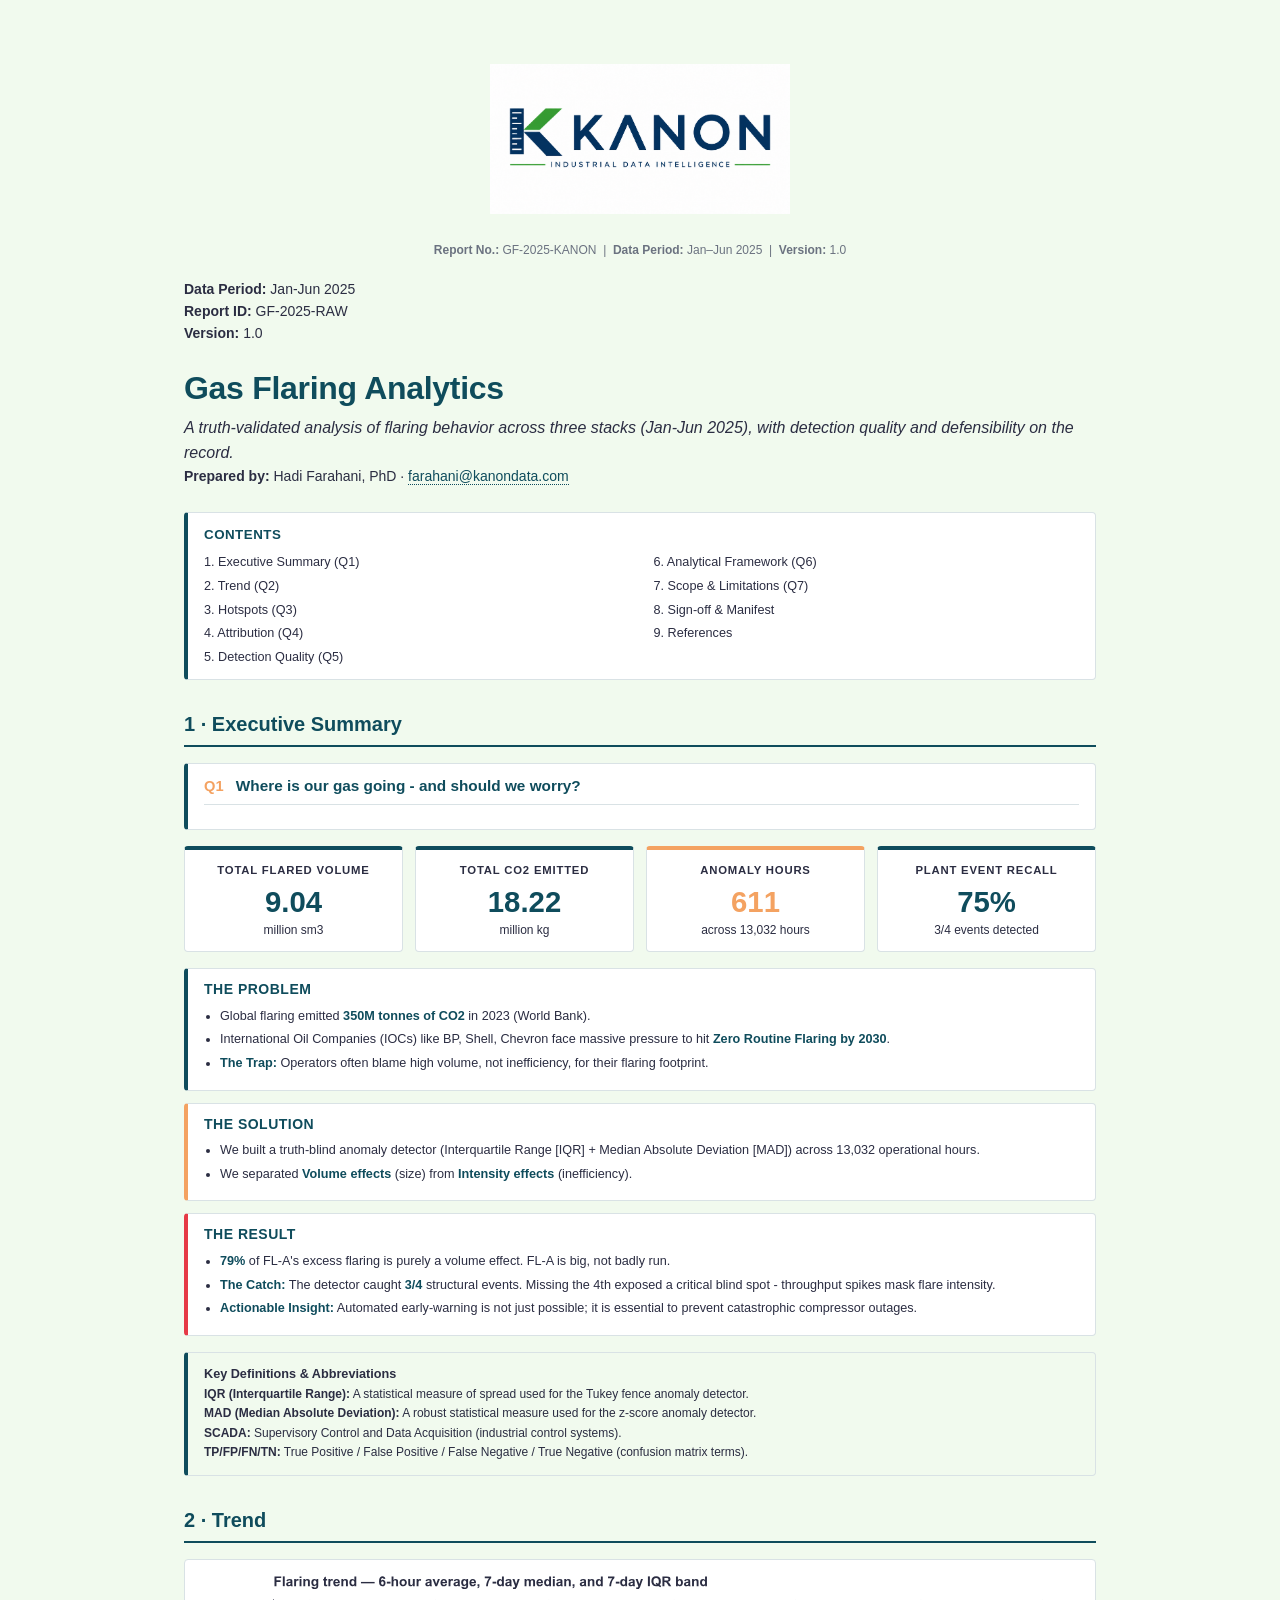
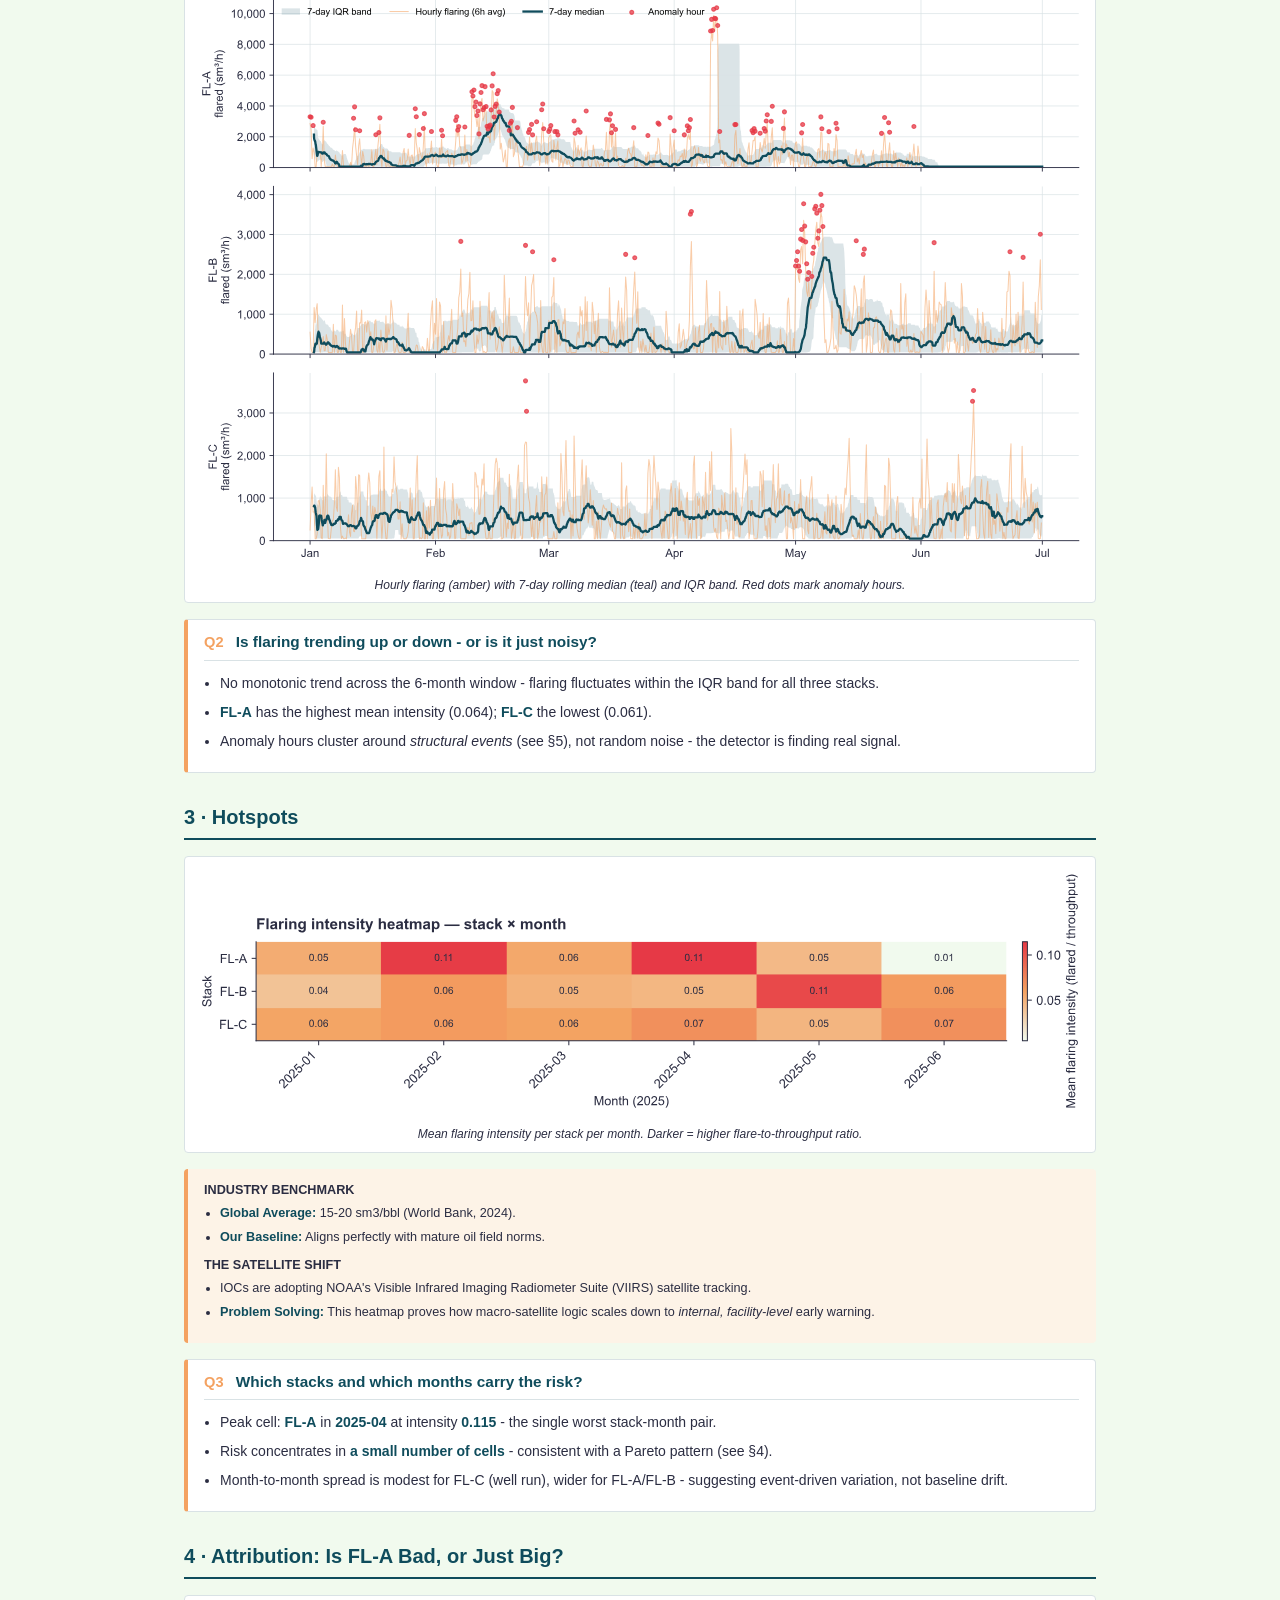
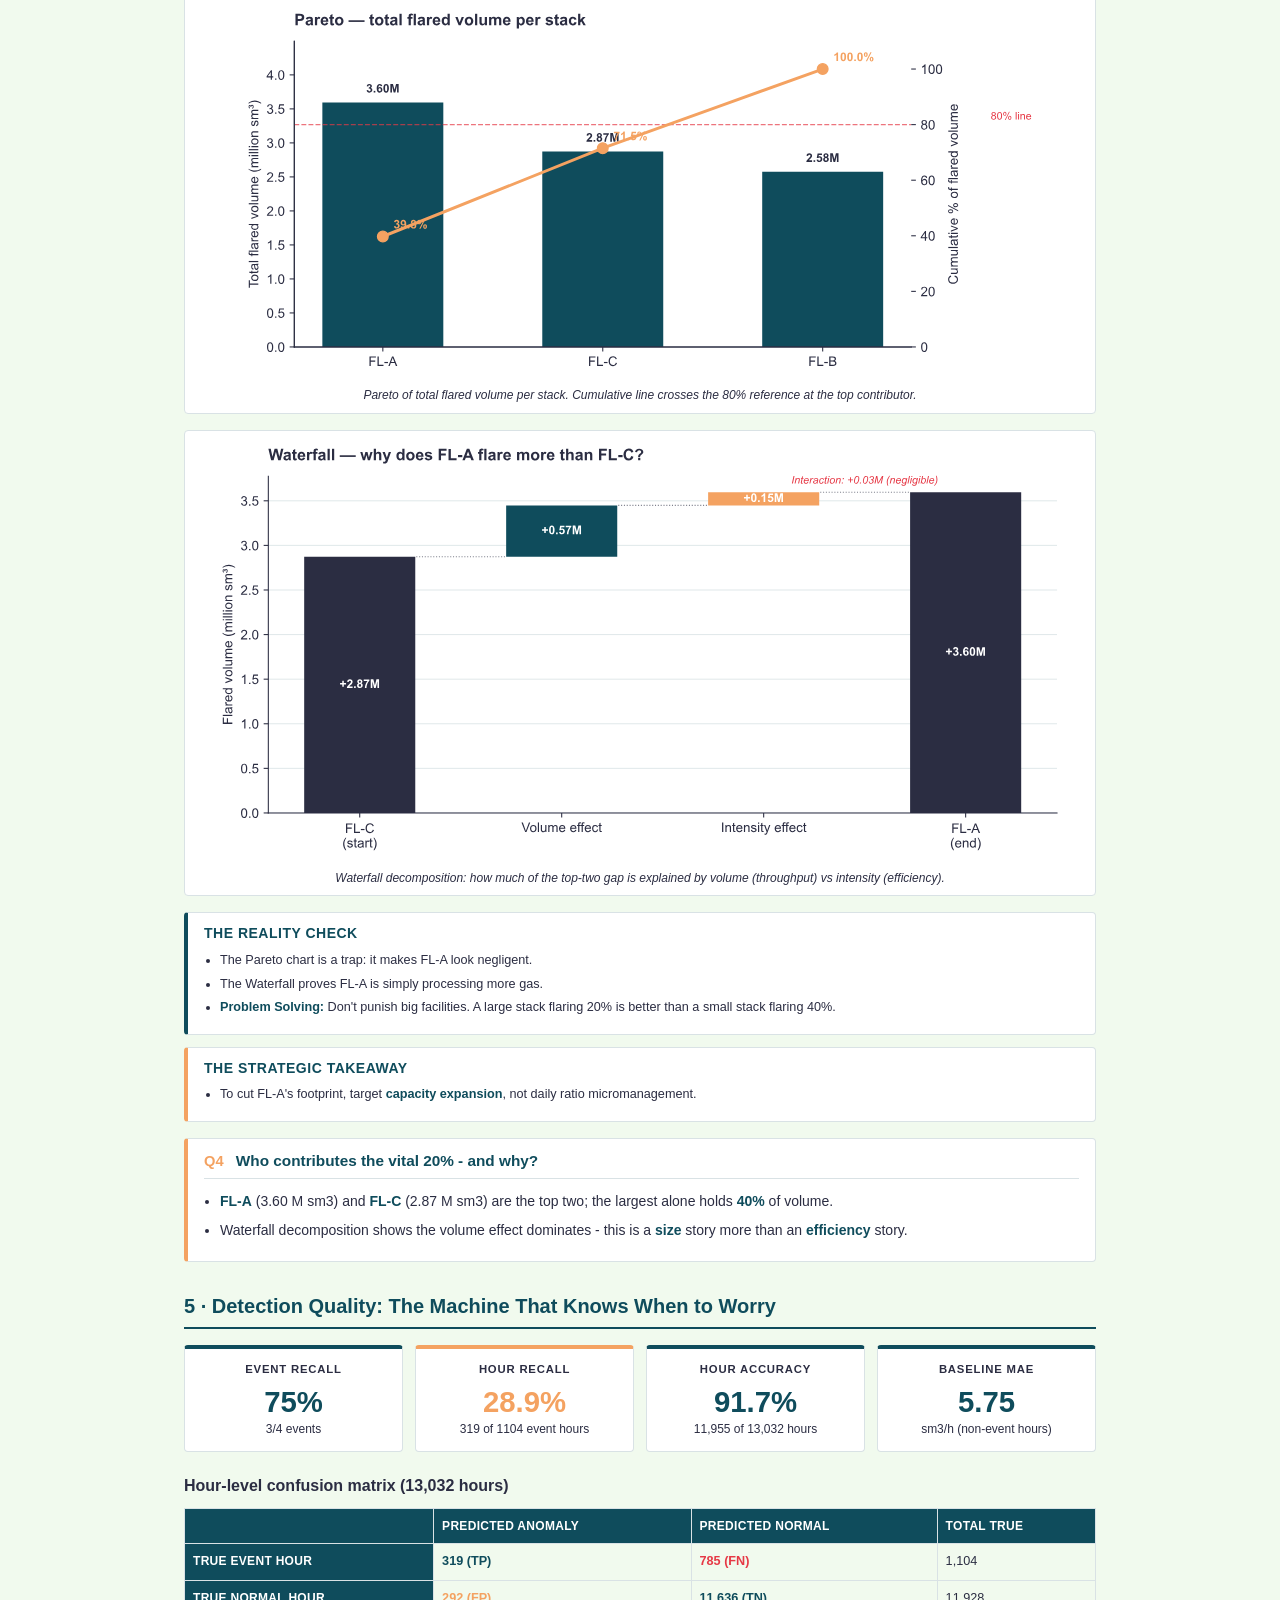
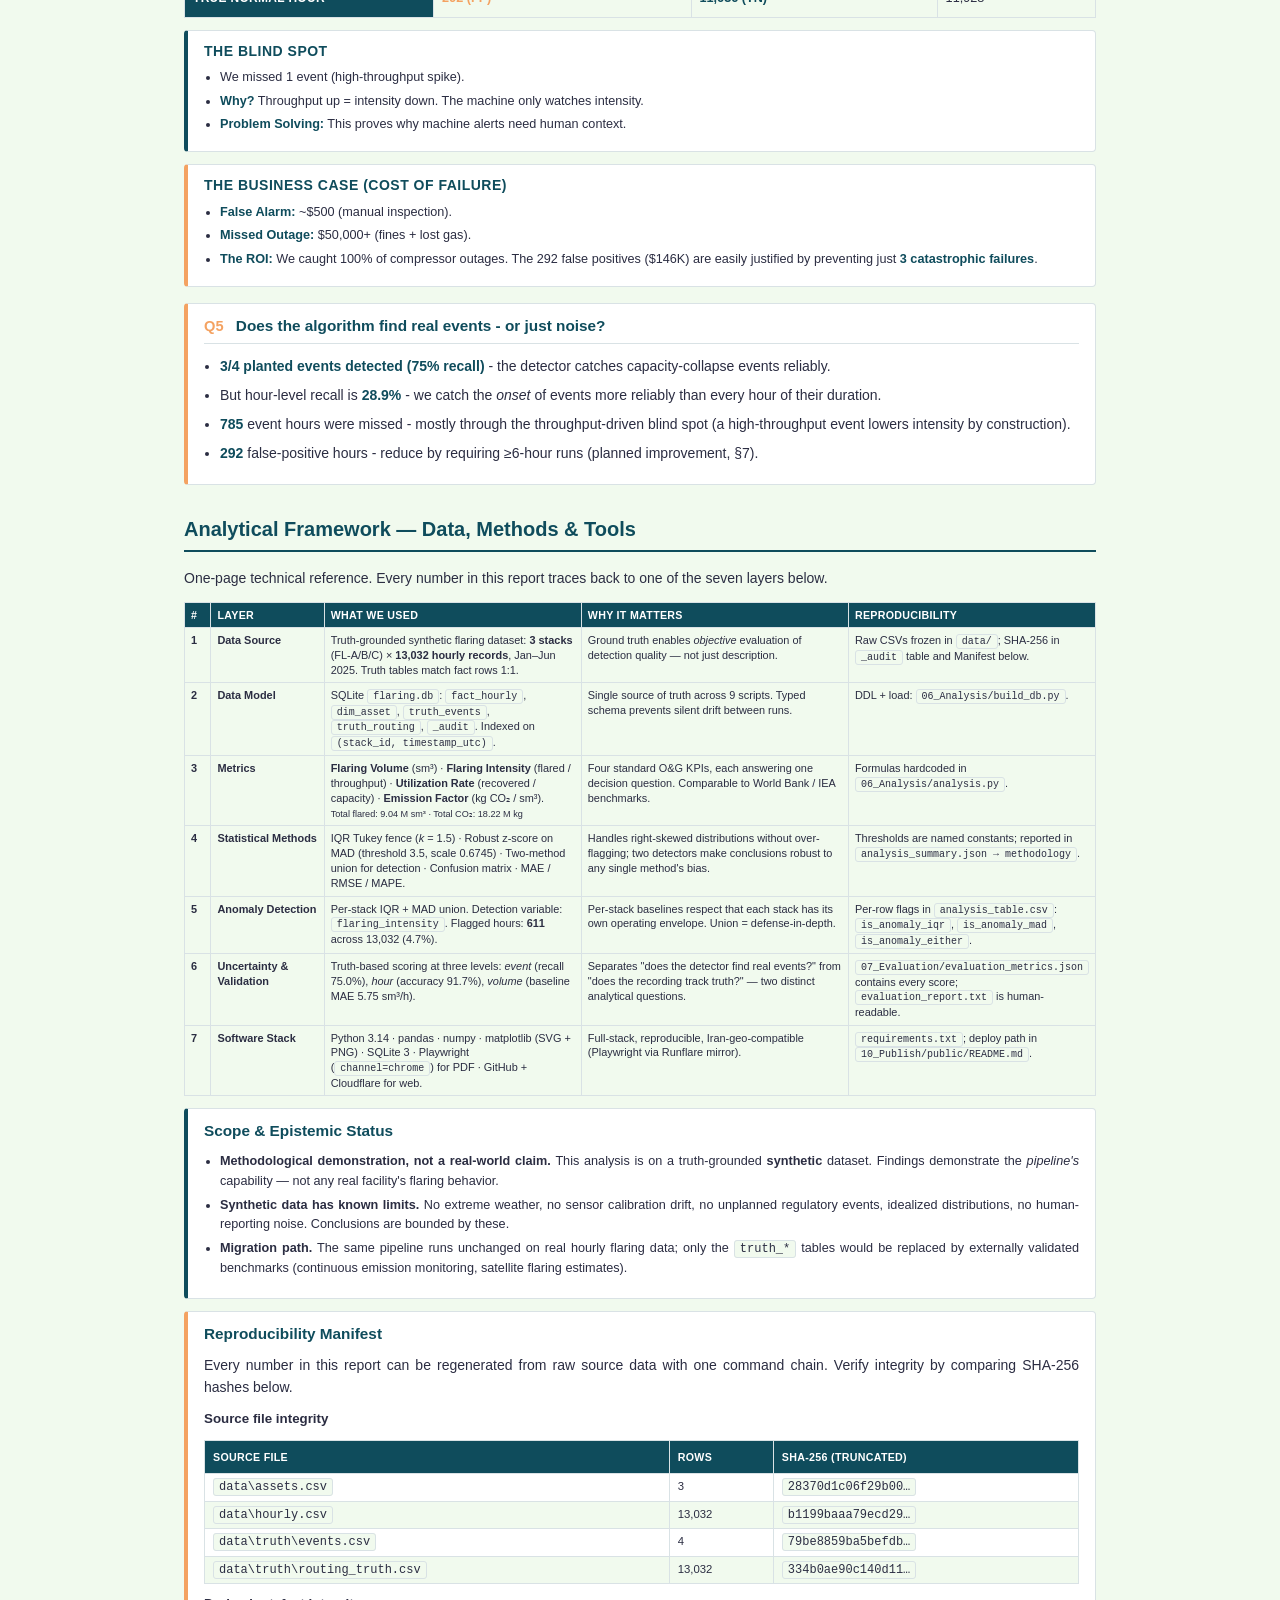
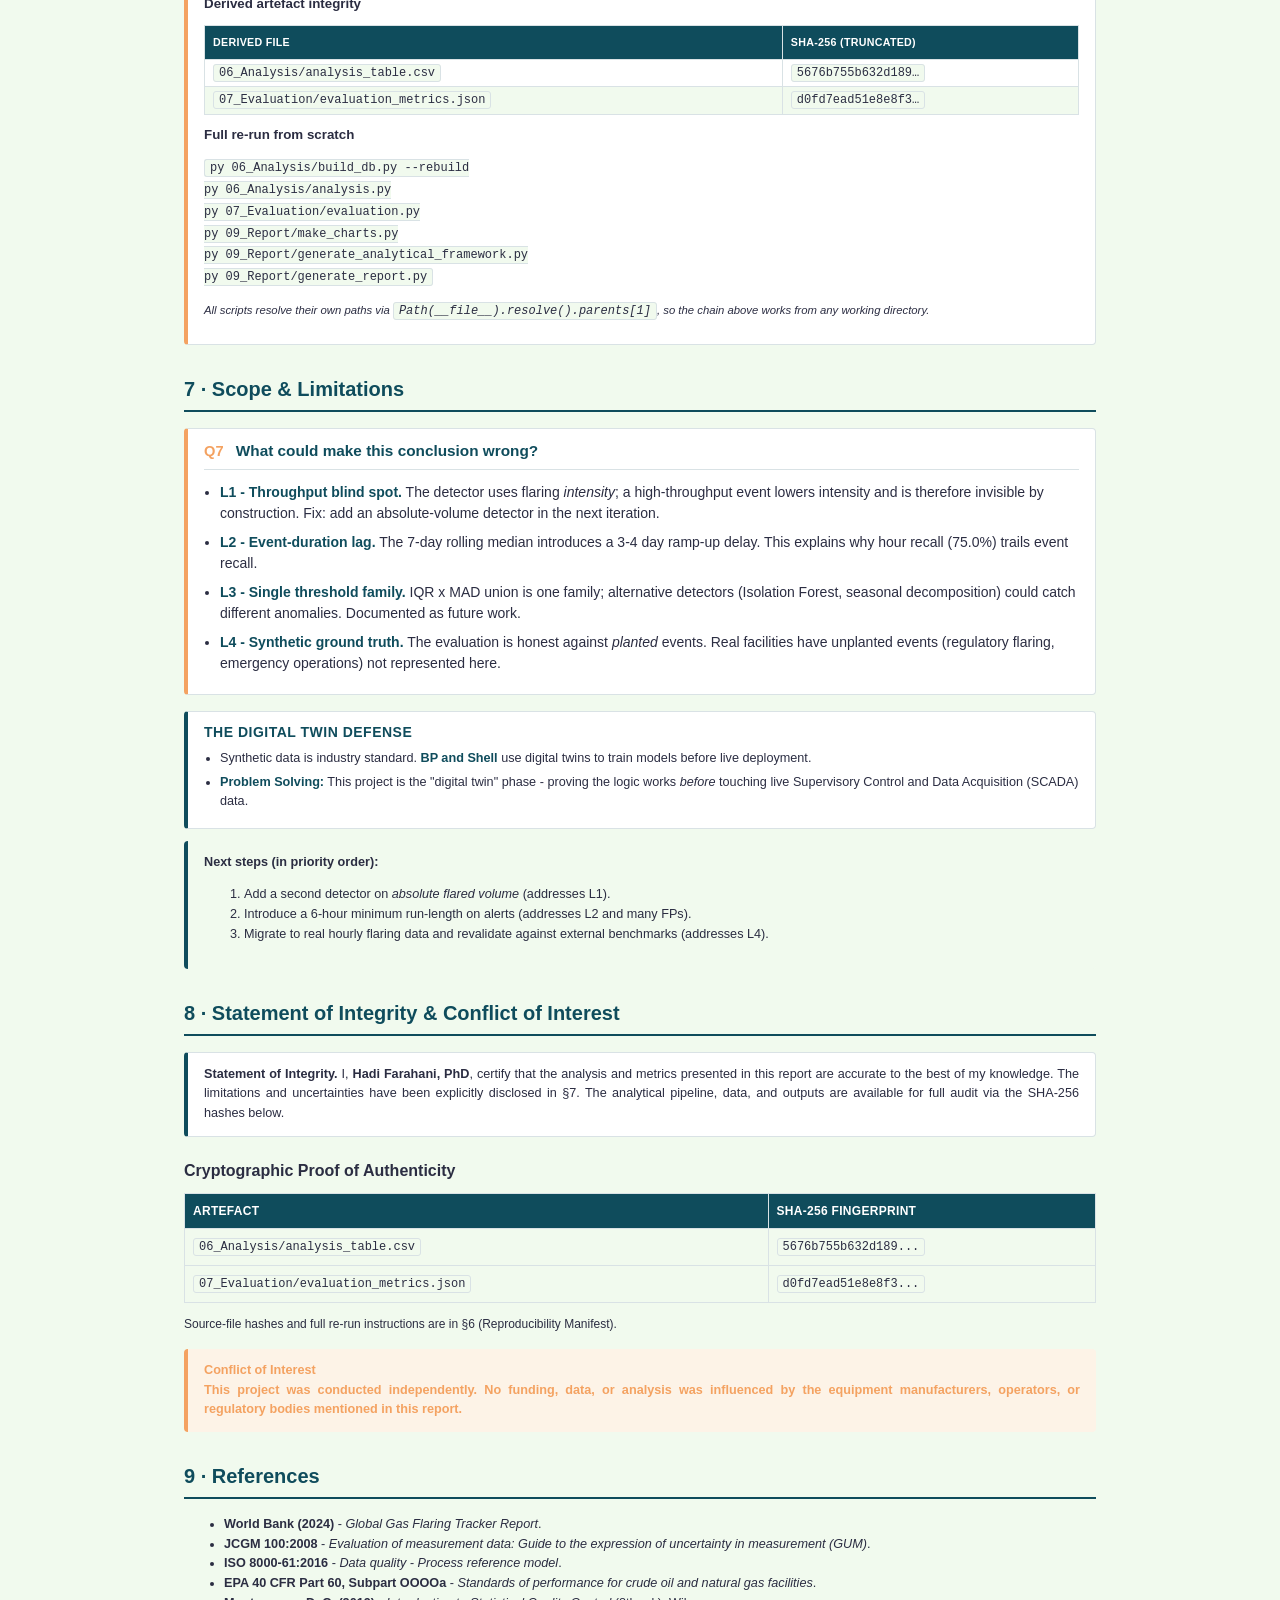
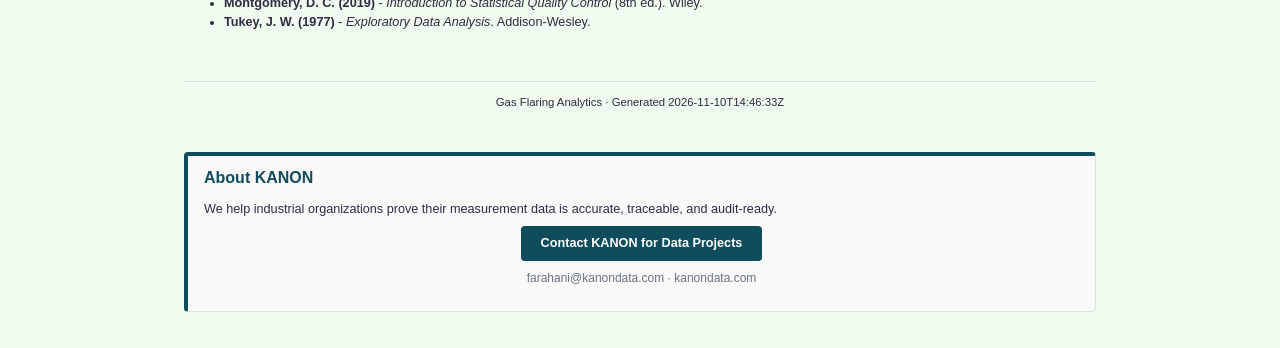
==== projects/02-gas-flaring/index.html @ db070961 "Add files via upload" ====
<!DOCTYPE html>
<html lang="en">
<head>
<meta charset="utf-8">
<meta name="viewport" content="width=device-width, initial-scale=1.0">
<title>Gas Flaring Analytics — KANON</title>
<meta name="description" content="Truth-validated gas flaring analysis across three stacks (Jan-Jun 2025): KPIs, trend, hotspots, attribution, and detection quality.">
<meta name="author" content="Hadi Farahani, PhD">
<style>
/* =====================================================================
   kanon_report.css — KANON palette, typography, layout, print rules
   ---------------------------------------------------------------------
   Project : RIPI-EDIL / 02_Gas_Flaring
   Author  : Dr. Hadi Farahani
   Version : 3.1 (Fixed Orphaned Headings)
   ===================================================================== */

:root {
  --teal:  #0F4C5C;
  --amber: #F4A261;
  --red:   #E63946;
  --slate: #2B2D42;
  --cream: #F1FAEE;
  --grid:  #D9E2E5;
  --white: #FFFFFF;

  --font-sans:  'Segoe UI', 'Helvetica Neue', Arial, sans-serif;
  --font-mono:  'Consolas', 'Menlo', 'Courier New', monospace;

  --space-1: 4px;
  --space-2: 8px;
  --space-3: 12px;
  --space-4: 16px;
  --space-5: 24px;
  --space-6: 32px;
  --space-7: 48px;

  --radius: 4px;
}

* { box-sizing: border-box; }

html, body {
  margin: 0;
  padding: 0;
  font-family: var(--font-sans);
  font-size: 10.5pt;
  line-height: 1.55;
  color: var(--slate);
  background: var(--cream);
  text-align: justify;
}

body {
  max-width: 960px;
  margin: 0 auto;
  padding: var(--space-5) var(--space-5);
  background: var(--cream);
}

h1, h2, h3, h4 {
  color: var(--teal);
  font-weight: 700;
  text-align: left;
  line-height: 1.25;
  margin: var(--space-5) 0 var(--space-3) 0;
}

h1 { font-size: 22pt; margin-top: 0; letter-spacing: -0.3px; }
h2 {
  font-size: 15pt;
  border-bottom: 2px solid var(--teal);
  padding-bottom: var(--space-2);
  margin-top: var(--space-6);
  margin-bottom: var(--space-4);
}
h3 { font-size: 12pt; color: var(--slate); }
h4 { font-size: 11pt; color: var(--slate); font-weight: 600; }

p { margin: 0 0 var(--space-3) 0; }

a { color: var(--teal); text-decoration: none; border-bottom: 1px dotted var(--teal); }
a:hover { color: var(--amber); border-bottom-color: var(--amber); }

code {
  font-family: var(--font-mono);
  font-size: 9pt;
  background: var(--cream);
  color: var(--slate);
  padding: 1px 5px;
  border-radius: 3px;
  border: 1px solid var(--grid);
}

/* ─── Cover header ────────────────────────────────────────────────── */
.cover-header {
  border-bottom: 3px solid var(--teal);
  padding-bottom: var(--space-3);
  margin-bottom: var(--space-5);
  display: flex;
  justify-content: space-between;
  align-items: flex-end;
}
.cover-header .org { font-size: 11pt; font-weight: 700; color: var(--teal); letter-spacing: 0.2px; }
.cover-header .dept { font-size: 9pt; color: var(--slate); margin-top: 2px; }
.cover-header .meta { font-size: 8.5pt; color: var(--slate); text-align: right; line-height: 1.4; }
.cover-header .meta strong { color: var(--teal); }

/* ─── Title block ──────────────────────────────────────────────────── */
.title-block { margin: var(--space-5) 0 var(--space-5) 0; }
.title-block h1 { border-bottom: none; font-size: 24pt; margin-bottom: var(--space-2); }
.title-block .subtitle { color: var(--slate); font-size: 12pt; font-style: italic; margin: 0; text-align: left; }

/* ─── Table of contents ────────────────────────────────────────────── */
.toc {
  background: var(--white);
  border: 1px solid var(--grid);
  border-left: 4px solid var(--teal);
  border-radius: var(--radius);
  padding: var(--space-3) var(--space-4);
  margin: var(--space-4) 0;
}
.toc strong { display: block; color: var(--teal); margin-bottom: var(--space-2); font-size: 10pt; text-transform: uppercase; letter-spacing: 0.5px; }
.toc ul { list-style: none; padding: 0; margin: 0; columns: 2; column-gap: var(--space-5); }
.toc li { margin-bottom: var(--space-1); font-size: 9.5pt; }
.toc a { color: var(--slate); border-bottom: none; }
.toc a:hover { color: var(--teal); text-decoration: underline; }

/* ─── Strategic Q&A block ─────────────────────────────────────────── */
.sq {
  background: var(--white);
  border: 1px solid var(--grid);
  border-left: 4px solid var(--amber);
  border-radius: var(--radius);
  padding: var(--space-3) var(--space-4);
  margin: var(--space-4) 0 var(--space-4) 0;
}
.sq h3 { color: var(--teal); font-size: 11.5pt; margin: 0 0 var(--space-3) 0; padding-bottom: var(--space-2); border-bottom: 1px solid var(--grid); }
.sq h3 .q-label { color: var(--amber); font-weight: 700; margin-right: var(--space-2); font-size: 11pt; }
.sq ul { margin: 0; padding-left: var(--space-4); }
.sq li { margin-bottom: var(--space-2); line-height: 1.5; text-align: left; }
.sq li strong { color: var(--teal); }
.sq li em { color: var(--slate); }

/* ─── KPI cards ───────────────────────────────────────────────────── */
.kpi-grid { display: grid; grid-template-columns: repeat(auto-fit, minmax(160px, 1fr)); gap: var(--space-3); margin: var(--space-4) 0; }
.kpi { background: var(--white); border: 1px solid var(--grid); border-top: 4px solid var(--teal); border-radius: var(--radius); padding: var(--space-3); text-align: center; }
.kpi .label { font-size: 8.5pt; text-transform: uppercase; letter-spacing: 0.8px; color: var(--slate); margin: 0 0 var(--space-2) 0; font-weight: 600; }
.kpi .value { font-size: 22pt; font-weight: 800; color: var(--teal); margin: 0; line-height: 1; }
.kpi .unit { font-size: 9pt; color: var(--slate); margin: var(--space-1) 0 0 0; }
.kpi.accent { border-top-color: var(--amber); }
.kpi.accent .value { color: var(--amber); }
.kpi.alert { border-top-color: var(--red); }
.kpi.alert .value { color: var(--red); }

/* ─── Story Boxes ─────────────────────────────────────────────────── */
.story-box {
  background: var(--white);
  border: 1px solid var(--grid);
  border-left: 4px solid var(--teal);
  border-radius: var(--radius);
  padding: var(--space-3) var(--space-4);
  margin: var(--space-3) 0;
  break-inside: avoid;
  page-break-inside: avoid;
}
.story-box h4 { color: var(--teal); font-size: 10.5pt; margin: 0 0 var(--space-2) 0; text-transform: uppercase; letter-spacing: 0.5px; }
.story-box ul { margin: 0; padding-left: var(--space-4); }
.story-box li { margin-bottom: var(--space-1); font-size: 9.5pt; text-align: left; }
.story-box li strong { color: var(--teal); }

.sidebar-box {
  background: #FDF3E7;
  border-left: 4px solid var(--amber);
  padding: var(--space-3) var(--space-4);
  margin: var(--space-3) 0;
  border-radius: var(--radius);
  font-size: 9.5pt;
  break-inside: avoid;
  page-break-inside: avoid;
}
.sidebar-box ul { margin: var(--space-1) 0 var(--space-2) 0; padding-left: var(--space-4); }
.sidebar-box li { margin-bottom: var(--space-1); font-size: 9.5pt; text-align: left; }
.sidebar-box strong { color: var(--slate); }
.sidebar-box li strong { color: var(--teal); }

/* ─── Charts ──────────────────────────────────────────────────────── */
.chart-figure {
  margin: var(--space-4) 0;
  padding: var(--space-2);
  background: var(--white);
  border: 1px solid var(--grid);
  border-radius: var(--radius);
  text-align: center;
  break-inside: avoid;
  page-break-inside: avoid;
}
.chart-figure img, .chart-figure svg.report-chart { max-width: 100%; height: auto; display: block; margin: 0 auto; }
.chart-figure figcaption { font-size: 9pt; color: var(--slate); font-style: italic; margin-top: var(--space-2); text-align: center; }

/* ─── Tables ──────────────────────────────────────────────────────── */
table { border-collapse: collapse; width: 100%; margin: var(--space-3) 0; font-size: 9.5pt; text-align: left; }
table th, table td { border: 1px solid var(--grid); padding: var(--space-2); vertical-align: top; }
table th { background: var(--teal); color: var(--white); font-weight: 600; font-size: 9pt; text-transform: uppercase; letter-spacing: 0.3px; }
table tr:nth-child(even) td { background: var(--cream); }
table tr:hover td { background: rgba(244, 162, 97, 0.08); }
td.pass, .pass { color: var(--teal); font-weight: 600; }
td.fail, .fail { color: var(--red); font-weight: 600; }
td.warn, .warn { color: var(--amber); font-weight: 600; }

/* ─── Analytical Framework table ─────────────────────────────────── */
.af-table { font-size: 8.5pt; margin: 10px 0; }
.af-table th { font-size: 8pt; padding: 4px 6px; background-color: var(--teal); color: white; }
.af-table td { font-size: 8.2pt; line-height: 1.35; padding: 5px 6px; text-align: left; vertical-align: top; }
.af-table code { font-size: 7.5pt; }

.af-embed { /* wrapper */ }
.af-block {
  background: var(--white);
  border: 1px solid var(--grid);
  border-left: 4px solid var(--teal);
  border-radius: var(--radius);
  padding: var(--space-3) var(--space-4);
  margin: var(--space-3) 0;
}
.af-block h3 { margin-top: 0; color: var(--teal); font-size: 11.5pt; break-after: avoid; page-break-after: avoid; }
.af-block h4 { margin: var(--space-3) 0 var(--space-1) 0; font-size: 10pt; color: var(--slate); break-after: avoid; page-break-after: avoid; }
.af-block ul { margin: var(--space-2) 0; padding-left: var(--space-4); }
.af-block li { margin-bottom: var(--space-1); font-size: 9.5pt; }
.af-block.af-scope { border-left-color: var(--teal); }
.af-block.af-repro { border-left-color: var(--amber); }
.af-note { font-size: 8.5pt; color: var(--slate); font-style: italic; margin-top: var(--space-2); }
.af-hash-table { font-size: 8.5pt; break-inside: avoid; page-break-inside: avoid; }
.af-hash-table td { padding: 4px 8px; }
.af-hash-table th { font-size: 8pt; }

/* ─── Callout blocks ─────────────────────────────────────────────── */
.callout {
  border-radius: var(--radius);
  padding: var(--space-3) var(--space-4);
  margin: var(--space-3) 0;
  border-left: 4px solid;
  font-size: 9.5pt;
  break-inside: avoid;
  page-break-inside: avoid;
}
.callout strong { font-weight: 700; }
.callout.info { background: var(--cream); border-left-color: var(--teal); }
.callout.warn { background: #FDF3E7; border-left-color: var(--amber); }
.callout.alert { background: #FCEAEC; border-left-color: var(--red); }
.callout.scope { background: var(--white); border: 1px solid var(--grid); border-left: 4px solid var(--teal); }

/* ─── Legend / notes ─────────────────────────────────────────────── */
.legend { font-size: 8.5pt; color: var(--slate); text-align: center; margin-top: var(--space-2); }
.legend span { margin: 0 var(--space-3); }
.legend .dot { display: inline-block; width: 9px; height: 9px; border-radius: 50%; margin-right: 4px; vertical-align: middle; }

/* ─── Footer ─────────────────────────────────────────────────────── */
.page-footer {
  margin-top: var(--space-7);
  padding-top: var(--space-3);
  border-top: 1px solid var(--grid);
  font-size: 8.5pt;
  color: var(--slate);
  text-align: center;
}

/* =====================================================================
   EXPERT PRINT RULES (Fixing Orphaned Headings & Table Splits)
   ===================================================================== */
@media print {
  @page {
    size: A4;
    margin: 15mm 14mm 15mm 14mm;
  }

  html, body {
    width: 100%;
    margin: 0;
    padding: 0;
    background: var(--white);
    max-width: none;
  }

  /* Prevent orphaned headings (Page 2 & 5 fix) */
  h2, h3, h4 {
    break-after: avoid !important;
    page-break-after: avoid !important;
  }

  /* Disable problematic screen layouts (Flex/Grid) in print */
  body > * {
    display: block !important;
    width: 100% !important;
    max-width: none !important;
    height: auto !important;
    min-height: 0 !important;
    overflow: visible !important;
    transform: none !important;
  }

  .kpi-grid {
    display: table !important;
    width: 100% !important;
  }
  .kpi {
    display: table-cell !important;
    width: 25% !important;
    padding: 10px !important;
  }

  /* Framework section starts on a new page */
  .af-embed {
    break-before: page !important;
    page-break-before: always !important;
    display: block !important;
  }

  /* Keep heading and intro together with the table */
  .af-embed h2, .af-embed .subtitle {
    break-after: avoid !important;
    page-break-after: avoid !important;
  }

  /* Allow table fragmentation, but keep rows intact */
  .af-table {
    width: 100% !important;
    border-collapse: collapse !important;
    table-layout: fixed !important;
    break-inside: auto !important;
    page-break-inside: auto !important;
  }

  .af-table thead {
    display: table-header-group !important;
  }

  .af-table tr {
    break-inside: avoid !important;
    page-break-inside: avoid !important;
  }

  /* Keep atomic elements together */
  .story-box, .sidebar-box, .chart-figure, .sq, .callout {
    break-inside: avoid !important;
    page-break-inside: avoid !important;
  }

  /* Remove animations and force colors */
  * {
    animation: none !important;
    transition: none !important;
    -webkit-print-color-adjust: exact !important;
    print-color-adjust: exact !important;
  }
  
  .page-footer { display: none; }
}
/* Runtime overrides for report page (not in the CSS file) */
.report-chart { display: block; max-width: 100%; height: auto; margin: 0 auto; }
</style>
</head>
<body>

    <!-- RAW ARTIFACT - no RIPI / no KANON branding. -->
    <div style="text-align: center; margin-top: 40px; margin-bottom: 20px;">
      <div style="text-align: center; margin-bottom: 20px;"><img src="[data-uri]" alt="KANON Logo" style="max-width: 300px; height: auto;"></div>
      <p style="font-size: 9pt; color: #6B7280; text-align: center; margin-top: 10px;">
        <strong>Report No.:</strong> GF-2025-KANON &nbsp;|&nbsp; 
        <strong>Data Period:</strong> Jan–Jun 2025 &nbsp;|&nbsp; 
        <strong>Version:</strong> 1.0
      </p>
    </div>
      <div class="meta">
        <strong>Data Period:</strong> Jan-Jun 2025<br>
        <strong>Report ID:</strong> GF-2025-RAW<br>
        <strong>Version:</strong> 1.0
      </div>
    </div>

    <div class="title-block">
      <h1>Gas Flaring Analytics</h1>
      <p class="subtitle">
        A truth-validated analysis of flaring behavior across three stacks
        (Jan-Jun 2025), with detection quality and defensibility on the record.
      </p>
      <p class="author-block">
        <strong>Prepared by:</strong> Hadi Farahani, PhD · <a href="mailto:farahani@kanondata.com" style="color: #0F4C5C;">farahani@kanondata.com</a>
      </p>
    </div>

    <div class="toc">
      <strong>Contents</strong>
      <ul>
        <li><a href="#exec">1. Executive Summary (Q1)</a></li>
        <li><a href="#trend">2. Trend (Q2)</a></li>
        <li><a href="#hotspots">3. Hotspots (Q3)</a></li>
        <li><a href="#attribution">4. Attribution (Q4)</a></li>
        <li><a href="#detection">5. Detection Quality (Q5)</a></li>
        <li><a href="#framework">6. Analytical Framework (Q6)</a></li>
        <li><a href="#limitations">7. Scope &amp; Limitations (Q7)</a></li>
        <li><a href="#signoff">8. Sign-off &amp; Manifest</a></li>
        <li><a href="#references">9. References</a></li>
      </ul>
    </div>
    

    <h2 id="exec">1 · Executive Summary</h2>

    <div class="sq" style="border-left-color: var(--teal);">
      <h3><span class="q-label">Q1</span> Where is our gas going - and should we worry?</h3>
    </div>

    <div class="kpi-grid">
      <div class="kpi">
        <p class="label">Total flared volume</p>
        <p class="value">9.04</p>
        <p class="unit">million sm3</p>
      </div>
      <div class="kpi">
        <p class="label">Total CO2 emitted</p>
        <p class="value">18.22</p>
        <p class="unit">million kg</p>
      </div>
      <div class="kpi accent">
        <p class="label">Anomaly hours</p>
        <p class="value">611</p>
        <p class="unit">across 13,032 hours</p>
      </div>
      <div class="kpi">
        <p class="label">Plant event recall</p>
        <p class="value">75%</p>
        <p class="unit">3/4 events detected</p>
      </div>
    </div>

    <div class="story-box">
      <h4>THE PROBLEM</h4>
      <ul>
        <li>Global flaring emitted <strong>350M tonnes of CO2</strong> in 2023 (World Bank).</li>
        <li>International Oil Companies (IOCs) like BP, Shell, Chevron face massive pressure to hit <strong>Zero Routine Flaring by 2030</strong>.</li>
        <li><strong>The Trap:</strong> Operators often blame high volume, not inefficiency, for their flaring footprint.</li>
      </ul>
    </div>

    <div class="story-box" style="border-left-color: var(--amber);">
      <h4>THE SOLUTION</h4>
      <ul>
        <li>We built a truth-blind anomaly detector (Interquartile Range [IQR] + Median Absolute Deviation [MAD]) across 13,032 operational hours.</li>
        <li>We separated <strong>Volume effects</strong> (size) from <strong>Intensity effects</strong> (inefficiency).</li>
      </ul>
    </div>

    <div class="story-box" style="border-left-color: var(--red);">
      <h4>THE RESULT</h4>
      <ul>
        <li><strong>79%</strong> of FL-A's excess flaring is purely a volume effect. FL-A is big, not badly run.</li>
        <li><strong>The Catch:</strong> The detector caught <strong>3/4</strong> structural events. Missing the 4th exposed a critical blind spot - throughput spikes mask flare intensity.</li>
        <li><strong>Actionable Insight:</strong> Automated early-warning is not just possible; it is essential to prevent catastrophic compressor outages.</li>
      </ul>
    </div>

    <div class="callout scope" style="margin-top: var(--space-4); background: var(--cream);">
      <strong>Key Definitions &amp; Abbreviations</strong><br>
      <span style="font-size: 9pt; line-height: 1.6;">
      <strong>IQR (Interquartile Range):</strong> A statistical measure of spread used for the Tukey fence anomaly detector.<br>
      <strong>MAD (Median Absolute Deviation):</strong> A robust statistical measure used for the z-score anomaly detector.<br>
      <strong>SCADA:</strong> Supervisory Control and Data Acquisition (industrial control systems).<br>
      <strong>TP/FP/FN/TN:</strong> True Positive / False Positive / False Negative / True Negative (confusion matrix terms).
      </span>
    </div>
    

    <h2 id="trend">2 · Trend</h2>

    <figure class="chart-figure">
      

<svg class="report-chart" preserveAspectRatio="xMidYMid meet" xmlns:xlink="http://www.w3.org/1999/xlink" width="783.6475pt" height="525.544688pt" viewBox="0 0 783.6475 525.544688" xmlns="http://www.w3.org/2000/svg" version="1.1">
 <metadata>
  <rdf:RDF xmlns:dc="http://purl.org/dc/elements/1.1/" xmlns:cc="http://creativecommons.org/ns#" xmlns:rdf="http://www.w3.org/1999/02/22-rdf-syntax-ns#">
   <cc:Work>
    <dc:type rdf:resource="http://purl.org/dc/dcmitype/StillImage"/>
    <dc:date>2026-11-10T09:34:18.637020</dc:date>
    <dc:format>image/svg+xml</dc:format>
    <dc:creator>
     <cc:Agent>
      <dc:title>Matplotlib v3.11.2, https://matplotlib.org/</dc:title>
     </cc:Agent>
    </dc:creator>
   </cc:Work>
  </rdf:RDF>
 </metadata>
 <defs>
  <style type="text/css">*{stroke-linejoin: round; stroke-linecap: butt}</style>
 </defs>
 <g id="figure_1">
  <g id="patch_1">
   <path d="M 0 525.544688 
L 783.6475 525.544688 
L 783.6475 0 
L 0 0 
z
" style="fill: #ffffff"/>
  </g>
  <g id="axes_1">
   <g id="patch_2">
    <path d="M 70.550586 174.914375 
L 776.4475 174.914375 
L 776.4475 27.936328 
L 70.550586 27.936328 
z
" style="fill: #ffffff"/>
   </g>
   <g id="FillBetweenPolyCollection_1">
    <defs>
     <path id="mb4b4b1ab80" d="M 106.035304 -387.809386 
L 106.035304 -360.807808 
L 106.183065 -360.901134 
L 106.330825 -361.340779 
L 106.478586 -361.780424 
L 106.626347 -362.220069 
L 106.774107 -360.901134 
L 106.921868 -360.621155 
L 107.069629 -359.546586 
L 107.217389 -358.478665 
L 107.36515 -358.21863 
L 107.51291 -357.630211 
L 107.660671 -357.172679 
L 107.808432 -356.825995 
L 107.956192 -356.570116 
L 108.103953 -355.94564 
L 108.251714 -355.602493 
L 108.399474 -355.024011 
L 108.547235 -355.467506 
L 108.694996 -355.534999 
L 108.842756 -355.602493 
L 108.990517 -355.669987 
L 109.138278 -355.737481 
L 109.286038 -355.94564 
L 109.433799 -356.153799 
L 109.581559 -356.361958 
L 109.72932 -356.570116 
L 109.877081 -356.655409 
L 110.024841 -356.740702 
L 110.172602 -356.825995 
L 110.320363 -356.911288 
L 110.468123 -357.041984 
L 110.615884 -357.172679 
L 110.763645 -357.303375 
L 110.911405 -357.434071 
L 111.059166 -357.470161 
L 111.206927 -357.506251 
L 111.354687 -357.542341 
L 111.502448 -357.57843 
L 111.650208 -357.470161 
L 111.797969 -357.506251 
L 111.94573 -357.542341 
L 112.09349 -357.57843 
L 112.241251 -357.73848 
L 112.389012 -357.506251 
L 112.536772 -357.303375 
L 112.684533 -356.911288 
L 112.832294 -356.655409 
L 112.980054 -356.153799 
L 113.127815 -355.669987 
L 113.275576 -355.467506 
L 113.423336 -355.534999 
L 113.571097 -355.602493 
L 113.718857 -355.669987 
L 113.866618 -355.737481 
L 114.014379 -355.94564 
L 114.162139 -356.153799 
L 114.3099 -356.361958 
L 114.457661 -356.570116 
L 114.605421 -356.607323 
L 114.753182 -356.64453 
L 114.900943 -356.681736 
L 115.048703 -356.718943 
L 115.196464 -356.767029 
L 115.344224 -356.64453 
L 115.491985 -356.681736 
L 115.639746 -356.718943 
L 115.787506 -356.607323 
L 115.935267 -356.153799 
L 116.083028 -355.669987 
L 116.230788 -355.467506 
L 116.378549 -354.516477 
L 116.52631 -354.108017 
L 116.67407 -353.935807 
L 116.821831 -353.693529 
L 116.969592 -351.988036 
L 117.117352 -351.416235 
L 117.265113 -351.417887 
L 117.412873 -351.412931 
L 117.560634 -351.410763 
L 117.708395 -351.411486 
L 117.856155 -351.409969 
L 118.003916 -351.409754 
L 118.151677 -351.409826 
L 118.299437 -351.401162 
L 118.447198 -351.39256 
L 118.594959 -351.39253 
L 118.742719 -351.389867 
L 118.89048 -351.387888 
L 119.038241 -351.386529 
L 119.186001 -351.385724 
L 119.333762 -351.385668 
L 119.481522 -351.385247 
L 119.629283 -351.38468 
L 119.777044 -351.384188 
L 119.924804 -351.383186 
L 120.072565 -351.38352 
L 120.220326 -351.382611 
L 120.368086 -351.38189 
L 120.515847 -351.381848 
L 120.663608 -351.381717 
L 120.811368 -351.38148 
L 120.959129 -351.381117 
L 121.10689 -351.381238 
L 121.25465 -351.381359 
L 121.402411 -351.38148 
L 121.550171 -351.381601 
L 121.697932 -351.381238 
L 121.845693 -351.380884 
L 121.993453 -351.380598 
L 122.141214 -351.380439 
L 122.288975 -351.380024 
L 122.436735 -351.380162 
L 122.584496 -351.380301 
L 122.732257 -351.380439 
L 122.880017 -351.380492 
L 123.027778 -351.380545 
L 123.175539 -351.380598 
L 123.323299 -351.380439 
L 123.47106 -351.380492 
L 123.61882 -351.380162 
L 123.766581 -351.379822 
L 123.914342 -351.379632 
L 124.062102 -351.379181 
L 124.209863 -351.378125 
L 124.357624 -351.377009 
L 124.505384 -351.37638 
L 124.653145 -351.373949 
L 124.800906 -351.374759 
L 124.948666 -351.375569 
L 125.096427 -351.37638 
L 125.244187 -351.376589 
L 125.391948 -351.376799 
L 125.539709 -351.377009 
L 125.687469 -351.377219 
L 125.83523 -351.377672 
L 125.982991 -351.378125 
L 126.130751 -351.377009 
L 126.278512 -351.37638 
L 126.426273 -351.373949 
L 126.574033 -351.372794 
L 126.721794 -351.372966 
L 126.869555 -351.372448 
L 127.017315 -351.372587 
L 127.165076 -351.372725 
L 127.312836 -351.372864 
L 127.460597 -351.372864 
L 127.608358 -351.372369 
L 127.756118 -351.372021 
L 127.903879 -351.371547 
L 128.05164 -351.371042 
L 128.1994 -351.370776 
L 128.347161 -351.370149 
L 128.494922 -351.368132 
L 128.642682 -351.366737 
L 128.790443 -351.364632 
L 128.938204 -351.364632 
L 129.085964 -351.364632 
L 129.233725 -351.364632 
L 129.381485 -351.364632 
L 129.529246 -351.364632 
L 129.677007 -351.364632 
L 129.824767 -351.364632 
L 129.972528 -351.363477 
L 130.120289 -351.363477 
L 130.268049 -351.363477 
L 130.41581 -351.362351 
L 130.563571 -351.362351 
L 130.711331 -351.362351 
L 130.859092 -351.362351 
L 131.006853 -351.362351 
L 131.154613 -351.362351 
L 131.302374 -351.362351 
L 131.450134 -351.362351 
L 131.597895 -351.362351 
L 131.745656 -351.362351 
L 131.893416 -351.362351 
L 132.041177 -351.362351 
L 132.188938 -351.362351 
L 132.336698 -351.362351 
L 132.484459 -351.362351 
L 132.63222 -351.362351 
L 132.77998 -351.362351 
L 132.927741 -351.362351 
L 133.075502 -351.361962 
L 133.223262 -351.361898 
L 133.371023 -351.3614 
L 133.518783 -351.360264 
L 133.666544 -351.360115 
L 133.814305 -351.359598 
L 133.962065 -351.358355 
L 134.109826 -351.355652 
L 134.257587 -351.355652 
L 134.405347 -351.353958 
L 134.553108 -351.352889 
L 134.700869 -351.352223 
L 134.848629 -351.351484 
L 134.99639 -351.350906 
L 135.14415 -351.349528 
L 135.291911 -351.349528 
L 135.439672 -351.349528 
L 135.587432 -351.349528 
L 135.735193 -351.349528 
L 135.882954 -351.349528 
L 136.030714 -351.349528 
L 136.178475 -351.349528 
L 136.326236 -351.349528 
L 136.473996 -351.349528 
L 136.621757 -351.349176 
L 136.769518 -351.348583 
L 136.917278 -351.347567 
L 137.065039 -351.346849 
L 137.212799 -351.346465 
L 137.36056 -351.345574 
L 137.508321 -351.345574 
L 137.656081 -351.346036 
L 137.803842 -351.346036 
L 137.951603 -351.346036 
L 138.099363 -351.346036 
L 138.247124 -351.346036 
L 138.394885 -351.346036 
L 138.542645 -351.346036 
L 138.690406 -351.346036 
L 138.838167 -351.346036 
L 138.985927 -351.346036 
L 139.133688 -351.346036 
L 139.281448 -351.346036 
L 139.429209 -351.346036 
L 139.57697 -351.346036 
L 139.72473 -351.346036 
L 139.872491 -351.346036 
L 140.020252 -351.346036 
L 140.168012 -351.346036 
L 140.315773 -351.346036 
L 140.463534 -351.346036 
L 140.611294 -351.346036 
L 140.759055 -351.346036 
L 140.906816 -351.346036 
L 141.054576 -351.346036 
L 141.202337 -351.346036 
L 141.350097 -351.346036 
L 141.497858 -351.346036 
L 141.645619 -351.346036 
L 141.793379 -351.346036 
L 141.94114 -351.346706 
L 142.088901 -351.346706 
L 142.236661 -351.346706 
L 142.384422 -351.346706 
L 142.532183 -351.346706 
L 142.679943 -351.346706 
L 142.827704 -351.346706 
L 142.975465 -351.346706 
L 143.123225 -351.346706 
L 143.270986 -351.346706 
L 143.418746 -351.346706 
L 143.566507 -351.347567 
L 143.714268 -351.348583 
L 143.862028 -351.348583 
L 144.009789 -351.349176 
L 144.15755 -351.350606 
L 144.30531 -351.351265 
L 144.453071 -351.351265 
L 144.600832 -351.351484 
L 144.748592 -351.351484 
L 144.896353 -351.351484 
L 145.044114 -351.351484 
L 145.191874 -351.351484 
L 145.339635 -351.352223 
L 145.487395 -351.352889 
L 145.635156 -351.353958 
L 145.782917 -351.355652 
L 145.930677 -351.355652 
L 146.078438 -351.355652 
L 146.226199 -351.355652 
L 146.373959 -351.355652 
L 146.52172 -351.357694 
L 146.669481 -351.359761 
L 146.817241 -351.36047 
L 146.965002 -351.361587 
L 147.112762 -351.361587 
L 147.260523 -351.361587 
L 147.408284 -351.361587 
L 147.556044 -351.361587 
L 147.703805 -351.361587 
L 147.851566 -351.361587 
L 147.999326 -351.361587 
L 148.147087 -351.361962 
L 148.294848 -351.361962 
L 148.442608 -351.362351 
L 148.590369 -351.364092 
L 148.73813 -351.364926 
L 148.88589 -351.364926 
L 149.033651 -351.366767 
L 149.181411 -351.368132 
L 149.329172 -351.368132 
L 149.476933 -351.37028 
L 149.624693 -351.37028 
L 149.772454 -351.37028 
L 149.920215 -351.37028 
L 150.067975 -351.37028 
L 150.215736 -351.37028 
L 150.363497 -351.37028 
L 150.511257 -351.37028 
L 150.659018 -351.37028 
L 150.806779 -351.368132 
L 150.954539 -351.367232 
L 151.1023 -351.370018 
L 151.25006 -351.37113 
L 151.397821 -351.371466 
L 151.545582 -351.371466 
L 151.693342 -351.371868 
L 151.841103 -351.371868 
L 151.988864 -351.371868 
L 152.136624 -351.371466 
L 152.284385 -351.37113 
L 152.432146 -351.371466 
L 152.579906 -351.371761 
L 152.727667 -351.371937 
L 152.875428 -351.372402 
L 153.023188 -351.372785 
L 153.170949 -351.374891 
L 153.318709 -351.375823 
L 153.46647 -351.375823 
L 153.614231 -351.376009 
L 153.761991 -351.376478 
L 153.909752 -351.376478 
L 154.057513 -351.376478 
L 154.205273 -351.376444 
L 154.353034 -351.375823 
L 154.500795 -351.376444 
L 154.648555 -351.376444 
L 154.796316 -351.377148 
L 154.944077 -351.377148 
L 155.091837 -351.377148 
L 155.239598 -351.37957 
L 155.387358 -351.377148 
L 155.535119 -351.377148 
L 155.68288 -351.377148 
L 155.83064 -351.377148 
L 155.978401 -351.377148 
L 156.126162 -351.377148 
L 156.273922 -351.377148 
L 156.421683 -351.377148 
L 156.569444 -351.377148 
L 156.717204 -351.377148 
L 156.864965 -351.377148 
L 157.012725 -351.377148 
L 157.160486 -351.377148 
L 157.308247 -351.377148 
L 157.456007 -351.377148 
L 157.603768 -351.377148 
L 157.751529 -351.37957 
L 157.899289 -351.380336 
L 158.04705 -351.380846 
L 158.194811 -351.380846 
L 158.342571 -351.380846 
L 158.490332 -351.380846 
L 158.638093 -351.380846 
L 158.785853 -351.380846 
L 158.933614 -351.381643 
L 159.081374 -351.381475 
L 159.229135 -351.382424 
L 159.376896 -351.384976 
L 159.524656 -351.385997 
L 159.672417 -351.386651 
L 159.820178 -351.386882 
L 159.967938 -351.387101 
L 160.115699 -351.387759 
L 160.26346 -351.389488 
L 160.41122 -351.390288 
L 160.558981 -351.391467 
L 160.706742 -351.392321 
L 160.854502 -351.392321 
L 161.002263 -351.392321 
L 161.150023 -351.392321 
L 161.297784 -351.393284 
L 161.445545 -351.39369 
L 161.593305 -351.393766 
L 161.741066 -351.393944 
L 161.888827 -351.39618 
L 162.036587 -351.397072 
L 162.184348 -351.3972 
L 162.332109 -351.400579 
L 162.479869 -351.402537 
L 162.62763 -351.40436 
L 162.775391 -351.40436 
L 162.923151 -351.40436 
L 163.070912 -351.40436 
L 163.218672 -351.40436 
L 163.366433 -351.40436 
L 163.514194 -351.40436 
L 163.661954 -351.407556 
L 163.809715 -351.408701 
L 163.957476 -351.410037 
L 164.105236 -351.410568 
L 164.252997 -351.410568 
L 164.400758 -351.410568 
L 164.548518 -351.410568 
L 164.696279 -351.410568 
L 164.84404 -351.410568 
L 164.9918 -351.410568 
L 165.139561 -351.410037 
L 165.287321 -351.408701 
L 165.435082 -351.407556 
L 165.582843 -351.40436 
L 165.730603 -351.402537 
L 165.878364 -351.400579 
L 166.026125 -351.400579 
L 166.173885 -351.3972 
L 166.321646 -351.397072 
L 166.469407 -351.39652 
L 166.617167 -351.39652 
L 166.764928 -351.39652 
L 166.912688 -351.39652 
L 167.060449 -351.39652 
L 167.20821 -351.39652 
L 167.35597 -351.39652 
L 167.503731 -351.39652 
L 167.651492 -351.39652 
L 167.799252 -351.39652 
L 167.947013 -351.39652 
L 168.094774 -351.39652 
L 168.242534 -351.39652 
L 168.390295 -351.39652 
L 168.538056 -351.39652 
L 168.685816 -351.394966 
L 168.833577 -351.394966 
L 168.981337 -351.394966 
L 169.129098 -351.394966 
L 169.276859 -351.394966 
L 169.424619 -351.39652 
L 169.57238 -351.39652 
L 169.720141 -351.39652 
L 169.867901 -351.39652 
L 170.015662 -351.39652 
L 170.163423 -351.39652 
L 170.311183 -351.394966 
L 170.458944 -351.393719 
L 170.606705 -351.393719 
L 170.754465 -351.393284 
L 170.902226 -351.393284 
L 171.049986 -351.393284 
L 171.197747 -351.393284 
L 171.345508 -351.393284 
L 171.493268 -351.393284 
L 171.641029 -351.393284 
L 171.78879 -351.393284 
L 171.93655 -351.393284 
L 172.084311 -351.393284 
L 172.232072 -351.39216 
L 172.379832 -351.390985 
L 172.527593 -351.390339 
L 172.675354 -351.390339 
L 172.823114 -351.390151 
L 172.970875 -351.389896 
L 173.118635 -351.389896 
L 173.266396 -351.389508 
L 173.414157 -351.389508 
L 173.561917 -351.389508 
L 173.709678 -351.389124 
L 173.857439 -351.389124 
L 174.005199 -351.389124 
L 174.15296 -351.389124 
L 174.300721 -351.389124 
L 174.448481 -351.388664 
L 174.596242 -351.388664 
L 174.744003 -351.388664 
L 174.891763 -351.388399 
L 175.039524 -351.387973 
L 175.187284 -351.388399 
L 175.335045 -351.387973 
L 175.482806 -351.387826 
L 175.630566 -351.387826 
L 175.778327 -351.387826 
L 175.926088 -351.387418 
L 176.073848 -351.387418 
L 176.221609 -351.38669 
L 176.36937 -351.385892 
L 176.51713 -351.385892 
L 176.664891 -351.385283 
L 176.812651 -351.385096 
L 176.960412 -351.385096 
L 177.108173 -351.385096 
L 177.255933 -351.385096 
L 177.403694 -351.38446 
L 177.551455 -351.382458 
L 177.699215 -351.382458 
L 177.846976 -351.38162 
L 177.994737 -351.380464 
L 178.142497 -351.38162 
L 178.290258 -351.38162 
L 178.438019 -351.380464 
L 178.585779 -351.379782 
L 178.73354 -351.377344 
L 178.8813 -351.374682 
L 179.029061 -351.374682 
L 179.176822 -351.374682 
L 179.324582 -351.373931 
L 179.472343 -351.372133 
L 179.620104 -351.368035 
L 179.767864 -351.366541 
L 179.915625 -351.36594 
L 180.063386 -351.365359 
L 180.211146 -351.364605 
L 180.358907 -351.363319 
L 180.506668 -351.363319 
L 180.654428 -351.363319 
L 180.802189 -351.363319 
L 180.949949 -351.363319 
L 181.09771 -351.363319 
L 181.245471 -351.363319 
L 181.393231 -351.363319 
L 181.540992 -351.363319 
L 181.688753 -351.363319 
L 181.836513 -351.363319 
L 181.984274 -351.363319 
L 182.132035 -351.363319 
L 182.279795 -351.363319 
L 182.427556 -351.363319 
L 182.575317 -351.363319 
L 182.723077 -351.363319 
L 182.870838 -351.363319 
L 183.018598 -351.363319 
L 183.166359 -351.363319 
L 183.31412 -351.363319 
L 183.46188 -351.363319 
L 183.609641 -351.364605 
L 183.757402 -351.364605 
L 183.905162 -351.365359 
L 184.052923 -351.365359 
L 184.200684 -351.365359 
L 184.348444 -351.365359 
L 184.496205 -351.365359 
L 184.643966 -351.365359 
L 184.791726 -351.365359 
L 184.939487 -351.365359 
L 185.087247 -351.365359 
L 185.235008 -351.365359 
L 185.382769 -351.365359 
L 185.530529 -351.365359 
L 185.67829 -351.365359 
L 185.826051 -351.365359 
L 185.973811 -351.365359 
L 186.121572 -351.365359 
L 186.269333 -351.365359 
L 186.417093 -351.365359 
L 186.564854 -351.365359 
L 186.712614 -351.365359 
L 186.860375 -351.365359 
L 187.008136 -351.365359 
L 187.155896 -351.365359 
L 187.303657 -351.365359 
L 187.451418 -351.365359 
L 187.599178 -351.365359 
L 187.746939 -351.365359 
L 187.8947 -351.365359 
L 188.04246 -351.365359 
L 188.190221 -351.365359 
L 188.337982 -351.365359 
L 188.485742 -351.365359 
L 188.633503 -351.365359 
L 188.781263 -351.365359 
L 188.929024 -351.365359 
L 189.076785 -351.365359 
L 189.224545 -351.365359 
L 189.372306 -351.365359 
L 189.520067 -351.365359 
L 189.667827 -351.365359 
L 189.815588 -351.365359 
L 189.963349 -351.365359 
L 190.111109 -351.365359 
L 190.25887 -351.365359 
L 190.406631 -351.365359 
L 190.554391 -351.36594 
L 190.702152 -351.36594 
L 190.849912 -351.365359 
L 190.997673 -351.36594 
L 191.145434 -351.366825 
L 191.293194 -351.366825 
L 191.440955 -351.366825 
L 191.588716 -351.366825 
L 191.736476 -351.366825 
L 191.884237 -351.366825 
L 192.031998 -351.366825 
L 192.179758 -351.366825 
L 192.327519 -351.366825 
L 192.47528 -351.366825 
L 192.62304 -351.366825 
L 192.770801 -351.366825 
L 192.918561 -351.366825 
L 193.066322 -351.366825 
L 193.214083 -351.366825 
L 193.361843 -351.366825 
L 193.509604 -351.366825 
L 193.657365 -351.365975 
L 193.805125 -351.365975 
L 193.952886 -351.365975 
L 194.100647 -351.365975 
L 194.248407 -351.365975 
L 194.396168 -351.366825 
L 194.543929 -351.366825 
L 194.691689 -351.366825 
L 194.83945 -351.366825 
L 194.98721 -351.366825 
L 195.134971 -351.366825 
L 195.282732 -351.366825 
L 195.430492 -351.366825 
L 195.578253 -351.366825 
L 195.726014 -351.366825 
L 195.873774 -351.366825 
L 196.021535 -351.366825 
L 196.169296 -351.366825 
L 196.317056 -351.366825 
L 196.464817 -351.366825 
L 196.612577 -351.366825 
L 196.760338 -351.366825 
L 196.908099 -351.366825 
L 197.055859 -351.366825 
L 197.20362 -351.367796 
L 197.351381 -351.370969 
L 197.499141 -351.37358 
L 197.646902 -351.374195 
L 197.794663 -351.374195 
L 197.942423 -351.374706 
L 198.090184 -351.374706 
L 198.237945 -351.374706 
L 198.385705 -351.374706 
L 198.533466 -351.374706 
L 198.681226 -351.374706 
L 198.828987 -351.374706 
L 198.976748 -351.374706 
L 199.124508 -351.374706 
L 199.272269 -351.374706 
L 199.42003 -351.374706 
L 199.56779 -351.374706 
L 199.715551 -351.374906 
L 199.863312 -351.377356 
L 200.011072 -351.377356 
L 200.158833 -351.377356 
L 200.306594 -351.37992 
L 200.454354 -351.382433 
L 200.602115 -351.384096 
L 200.749875 -351.385556 
L 200.897636 -351.390582 
L 201.045397 -351.393536 
L 201.193157 -351.393536 
L 201.340918 -351.394747 
L 201.488679 -351.394747 
L 201.636439 -351.396742 
L 201.7842 -351.400111 
L 201.931961 -351.401215 
L 202.079721 -351.402038 
L 202.227482 -351.402828 
L 202.375243 -351.404492 
L 202.523003 -351.834838 
L 202.670764 -352.039273 
L 202.818524 -352.096723 
L 202.966285 -352.540996 
L 203.114046 -352.778049 
L 203.261806 -352.9265 
L 203.409567 -353.145282 
L 203.557328 -353.410139 
L 203.705088 -353.654759 
L 203.852849 -353.777402 
L 204.00061 -353.777402 
L 204.14837 -353.855451 
L 204.296131 -353.988878 
L 204.443892 -353.988878 
L 204.591652 -353.988878 
L 204.739413 -353.988878 
L 204.887173 -353.988878 
L 205.034934 -353.988878 
L 205.182695 -353.988878 
L 205.330455 -353.988878 
L 205.478216 -353.988878 
L 205.625977 -354.054446 
L 205.773737 -354.054446 
L 205.921498 -354.054446 
L 206.069259 -354.147798 
L 206.217019 -354.263494 
L 206.36478 -354.523828 
L 206.51254 -354.263494 
L 206.660301 -354.147798 
L 206.808062 -354.147798 
L 206.955822 -354.147798 
L 207.103583 -354.054446 
L 207.251344 -353.889902 
L 207.399104 -353.453146 
L 207.546865 -353.889902 
L 207.694626 -354.054446 
L 207.842386 -354.147798 
L 207.990147 -354.263494 
L 208.137908 -354.523828 
L 208.285668 -354.613686 
L 208.433429 -354.626416 
L 208.581189 -354.626416 
L 208.72895 -354.804697 
L 208.876711 -354.804697 
L 209.024471 -354.804697 
L 209.172232 -354.804697 
L 209.319993 -354.804697 
L 209.467753 -354.804697 
L 209.615514 -354.804697 
L 209.763275 -354.804697 
L 209.911035 -354.804697 
L 210.058796 -354.804697 
L 210.206557 -354.626416 
L 210.354317 -354.613686 
L 210.502078 -354.523828 
L 210.649838 -354.263494 
L 210.797599 -354.147798 
L 210.94536 -354.147798 
L 211.09312 -354.147798 
L 211.240881 -354.263494 
L 211.388642 -354.523828 
L 211.536402 -354.613686 
L 211.684163 -354.613686 
L 211.831924 -354.626416 
L 211.979684 -354.626416 
L 212.127445 -354.626416 
L 212.275206 -354.626416 
L 212.422966 -354.626416 
L 212.570727 -354.804697 
L 212.718487 -354.804697 
L 212.866248 -355.093138 
L 213.014009 -354.804697 
L 213.161769 -354.804697 
L 213.30953 -354.804697 
L 213.457291 -354.804697 
L 213.605051 -354.626416 
L 213.752812 -354.536644 
L 213.900573 -354.447916 
L 214.048333 -354.447916 
L 214.196094 -354.263494 
L 214.343855 -354.147798 
L 214.491615 -354.059023 
L 214.639376 -354.040779 
L 214.787136 -354.040779 
L 214.934897 -354.040779 
L 215.082658 -354.040779 
L 215.230418 -353.889902 
L 215.378179 -353.453146 
L 215.52594 -353.375021 
L 215.6737 -353.375021 
L 215.821461 -353.453146 
L 215.969222 -353.889902 
L 216.116982 -353.889902 
L 216.264743 -353.889902 
L 216.412503 -353.889902 
L 216.560264 -353.889902 
L 216.708025 -353.889902 
L 216.855785 -353.889902 
L 217.003546 -353.889902 
L 217.151307 -353.889902 
L 217.299067 -353.889902 
L 217.446828 -353.889902 
L 217.594589 -353.889902 
L 217.742349 -353.889902 
L 217.89011 -353.889902 
L 218.037871 -353.889902 
L 218.185631 -353.889902 
L 218.333392 -354.040779 
L 218.481152 -354.143242 
L 218.628913 -354.182663 
L 218.776674 -354.265758 
L 218.924434 -354.265758 
L 219.072195 -354.265758 
L 219.219956 -354.265758 
L 219.367716 -354.182663 
L 219.515477 -354.143242 
L 219.663238 -354.040779 
L 219.810998 -354.040779 
L 219.958759 -354.040779 
L 220.10652 -354.040779 
L 220.25428 -354.040779 
L 220.402041 -353.889902 
L 220.549801 -353.889902 
L 220.697562 -353.889902 
L 220.845323 -353.889902 
L 220.993083 -353.889902 
L 221.140844 -353.889902 
L 221.288605 -353.889902 
L 221.436365 -353.889902 
L 221.584126 -353.889902 
L 221.731887 -353.889902 
L 221.879647 -353.889902 
L 222.027408 -353.889902 
L 222.175169 -353.889902 
L 222.322929 -354.040779 
L 222.47069 -354.150034 
L 222.61845 -354.265758 
L 222.766211 -354.420972 
L 222.913972 -354.420972 
L 223.061732 -354.420972 
L 223.209493 -354.420972 
L 223.357254 -354.420972 
L 223.505014 -354.420972 
L 223.652775 -354.420972 
L 223.800536 -354.420972 
L 223.948296 -354.150034 
L 224.096057 -354.040779 
L 224.243818 -353.864582 
L 224.391578 -353.375021 
L 224.539339 -353.375021 
L 224.687099 -353.375021 
L 224.83486 -353.375021 
L 224.982621 -353.353492 
L 225.130381 -353.303131 
L 225.278142 -353.240928 
L 225.425903 -353.240928 
L 225.573663 -353.240928 
L 225.721424 -353.240928 
L 225.869185 -353.240928 
L 226.016945 -353.303131 
L 226.164706 -353.303131 
L 226.312466 -353.303131 
L 226.460227 -353.303131 
L 226.607988 -353.303131 
L 226.755748 -353.303131 
L 226.903509 -353.303131 
L 227.05127 -353.303131 
L 227.19903 -353.303131 
L 227.346791 -353.303131 
L 227.494552 -353.303131 
L 227.642312 -353.303131 
L 227.790073 -353.303131 
L 227.937834 -353.303131 
L 228.085594 -353.240928 
L 228.233355 -353.044427 
L 228.381115 -352.861855 
L 228.528876 -352.782629 
L 228.676637 -352.594583 
L 228.824397 -352.456047 
L 228.972158 -352.379425 
L 229.119919 -352.190703 
L 229.267679 -351.986002 
L 229.41544 -351.986002 
L 229.563201 -352.314335 
L 229.710961 -352.456047 
L 229.858722 -352.456047 
L 230.006483 -352.594583 
L 230.154243 -352.740385 
L 230.302004 -352.740385 
L 230.449764 -352.740385 
L 230.597525 -352.740385 
L 230.745286 -352.740385 
L 230.893046 -352.740385 
L 231.040807 -352.740385 
L 231.188568 -352.740385 
L 231.336328 -352.861855 
L 231.484089 -353.044427 
L 231.63185 -353.044427 
L 231.77961 -353.044427 
L 231.927371 -353.240928 
L 232.075132 -353.303131 
L 232.222892 -353.404559 
L 232.370653 -353.404559 
L 232.518413 -353.404559 
L 232.666174 -353.404559 
L 232.813935 -353.404559 
L 232.961695 -353.404559 
L 233.109456 -353.404559 
L 233.257217 -353.404559 
L 233.404977 -353.404559 
L 233.552738 -353.404559 
L 233.700499 -353.404559 
L 233.848259 -353.404559 
L 233.99602 -353.404559 
L 234.143781 -353.404559 
L 234.291541 -353.404559 
L 234.439302 -353.404559 
L 234.587062 -353.404559 
L 234.734823 -353.404559 
L 234.882584 -353.404559 
L 235.030344 -353.893169 
L 235.178105 -353.997847 
L 235.325866 -354.420972 
L 235.473626 -354.582721 
L 235.621387 -354.582721 
L 235.769148 -354.420972 
L 235.916908 -354.420972 
L 236.064669 -354.420972 
L 236.212429 -354.114174 
L 236.36019 -353.78559 
L 236.507951 -353.78559 
L 236.655711 -353.404559 
L 236.803472 -353.404559 
L 236.951233 -353.404559 
L 237.098993 -353.404559 
L 237.246754 -353.404559 
L 237.394515 -353.404559 
L 237.542275 -353.404559 
L 237.690036 -353.404559 
L 237.837797 -353.523449 
L 237.985557 -353.523449 
L 238.133318 -353.523449 
L 238.281078 -353.523449 
L 238.428839 -353.814538 
L 238.5766 -354.114174 
L 238.72436 -354.114174 
L 238.872121 -354.114174 
L 239.019882 -354.397689 
L 239.167642 -354.614302 
L 239.315403 -355.015123 
L 239.463164 -355.023461 
L 239.610924 -355.023461 
L 239.758685 -355.023461 
L 239.906446 -355.213915 
L 240.054206 -355.255622 
L 240.201967 -355.754038 
L 240.349727 -356.127261 
L 240.497488 -356.276361 
L 240.645249 -356.461518 
L 240.793009 -356.461518 
L 240.94077 -356.461518 
L 241.088531 -356.461518 
L 241.236291 -356.276361 
L 241.384052 -356.163745 
L 241.531813 -356.02801 
L 241.679573 -355.896785 
L 241.827334 -355.688724 
L 241.975095 -355.255622 
L 242.122855 -355.213915 
L 242.270616 -355.023461 
L 242.418376 -354.687882 
L 242.566137 -354.614302 
L 242.713898 -354.405603 
L 242.861658 -354.137915 
L 243.009419 -353.814538 
L 243.15718 -353.523449 
L 243.30494 -353.374665 
L 243.452701 -353.167099 
L 243.600462 -353.034218 
L 243.748222 -352.822737 
L 243.895983 -352.822737 
L 244.043744 -352.822737 
L 244.191504 -353.025725 
L 244.339265 -353.167099 
L 244.487025 -353.374665 
L 244.634786 -353.374665 
L 244.782547 -353.374665 
L 244.930307 -353.374665 
L 245.078068 -353.374665 
L 245.225829 -353.523449 
L 245.373589 -353.523449 
L 245.52135 -353.523449 
L 245.669111 -353.523449 
L 245.816871 -353.523449 
L 245.964632 -353.523449 
L 246.112392 -353.523449 
L 246.260153 -353.523449 
L 246.407914 -353.523449 
L 246.555674 -353.523449 
L 246.703435 -353.523449 
L 246.851196 -353.523449 
L 246.998956 -353.523449 
L 247.146717 -353.523449 
L 247.294478 -353.523449 
L 247.442238 -353.523449 
L 247.589999 -353.523449 
L 247.73776 -353.523449 
L 247.88552 -353.523449 
L 248.033281 -353.523449 
L 248.181041 -353.523449 
L 248.328802 -353.523449 
L 248.476563 -353.523449 
L 248.624323 -353.523449 
L 248.772084 -353.814538 
L 248.919845 -354.137915 
L 249.067605 -354.405603 
L 249.215366 -354.639318 
L 249.363127 -354.639318 
L 249.510887 -354.639318 
L 249.658648 -355.023461 
L 249.806409 -355.213915 
L 249.954169 -355.592078 
L 250.10193 -355.800876 
L 250.24969 -355.896785 
L 250.397451 -355.896785 
L 250.545212 -355.896785 
L 250.692972 -355.896785 
L 250.840733 -355.896785 
L 250.988494 -356.02801 
L 251.136254 -356.243277 
L 251.284015 -356.243277 
L 251.431776 -356.723124 
L 251.579536 -356.723124 
L 251.727297 -356.723124 
L 251.875058 -356.723124 
L 252.022818 -356.723124 
L 252.170579 -356.723124 
L 252.318339 -357.265451 
L 252.4661 -357.265451 
L 252.613861 -357.265451 
L 252.761621 -357.265451 
L 252.909382 -357.41695 
L 253.057143 -357.647731 
L 253.204903 -357.832885 
L 253.352664 -357.971594 
L 253.500425 -358.200353 
L 253.648185 -359.697222 
L 253.795946 -360.521515 
L 253.943707 -361.169685 
L 254.091467 -361.649177 
L 254.239228 -361.827353 
L 254.386988 -361.827353 
L 254.534749 -361.827353 
L 254.68251 -361.827353 
L 254.83027 -362.162696 
L 254.978031 -362.162696 
L 255.125792 -362.162696 
L 255.273552 -362.162696 
L 255.421313 -362.162696 
L 255.569074 -362.162696 
L 255.716834 -362.162696 
L 255.864595 -362.162696 
L 256.012355 -362.162696 
L 256.160116 -362.162696 
L 256.307877 -362.162696 
L 256.455637 -362.162696 
L 256.603398 -362.162696 
L 256.751159 -362.162696 
L 256.898919 -362.162696 
L 257.04668 -362.162696 
L 257.194441 -362.162696 
L 257.342201 -362.162696 
L 257.489962 -362.162696 
L 257.637723 -362.162696 
L 257.785483 -362.162696 
L 257.933244 -362.162696 
L 258.081004 -362.162696 
L 258.228765 -362.162696 
L 258.376526 -362.162696 
L 258.524286 -362.162696 
L 258.672047 -362.162696 
L 258.819808 -362.162696 
L 258.967568 -362.162696 
L 259.115329 -362.162696 
L 259.26309 -362.162696 
L 259.41085 -362.978522 
L 259.558611 -362.978522 
L 259.706372 -362.978522 
L 259.854132 -362.978522 
L 260.001893 -362.978522 
L 260.149653 -362.978522 
L 260.297414 -363.364728 
L 260.445175 -364.106259 
L 260.592935 -364.754642 
L 260.740696 -364.96627 
L 260.888457 -365.083006 
L 261.036217 -365.132608 
L 261.183978 -366.045971 
L 261.331739 -366.597429 
L 261.479499 -366.9251 
L 261.62726 -367.420696 
L 261.775021 -367.733688 
L 261.922781 -368.187369 
L 262.070542 -368.870343 
L 262.218302 -369.0557 
L 262.366063 -369.240145 
L 262.513824 -369.396184 
L 262.661584 -369.665651 
L 262.809345 -369.815937 
L 262.957106 -369.911048 
L 263.104866 -369.911048 
L 263.252627 -369.911048 
L 263.400388 -369.911048 
L 263.548148 -369.911048 
L 263.695909 -369.911048 
L 263.84367 -369.911048 
L 263.99143 -369.911048 
L 264.139191 -372.237826 
L 264.286951 -372.237826 
L 264.434712 -372.237826 
L 264.582473 -372.237826 
L 264.730233 -373.607236 
L 264.877994 -374.587863 
L 265.025755 -375.15575 
L 265.173515 -375.425295 
L 265.321276 -375.502511 
L 265.469037 -375.628305 
L 265.616797 -375.628305 
L 265.764558 -376.130923 
L 265.912318 -376.381576 
L 266.060079 -376.737798 
L 266.20784 -376.988035 
L 266.3556 -377.24803 
L 266.503361 -377.743227 
L 266.651122 -378.031324 
L 266.798882 -378.237943 
L 266.946643 -378.460143 
L 267.094404 -378.614375 
L 267.242164 -378.803034 
L 267.389925 -378.901623 
L 267.537686 -379.822857 
L 267.685446 -380.366508 
L 267.833207 -381.013617 
L 267.980967 -381.500505 
L 268.128728 -381.905617 
L 268.276489 -382.050367 
L 268.424249 -382.597892 
L 268.57201 -383.427497 
L 268.719771 -383.721489 
L 268.867531 -383.76466 
L 269.015292 -384.285388 
L 269.163053 -385.276659 
L 269.310813 -384.285388 
L 269.458574 -383.76466 
L 269.606335 -383.721489 
L 269.754095 -383.427497 
L 269.901856 -382.597892 
L 270.049616 -382.050367 
L 270.197377 -381.905617 
L 270.345138 -381.500505 
L 270.492898 -381.013617 
L 270.640659 -380.366508 
L 270.78842 -379.822857 
L 270.93618 -378.901623 
L 271.083941 -378.803034 
L 271.231702 -378.614375 
L 271.379462 -378.460143 
L 271.527223 -378.237943 
L 271.674984 -378.031324 
L 271.822744 -377.743227 
L 271.970505 -377.296045 
L 272.118265 -377.17948 
L 272.266026 -376.988035 
L 272.413787 -376.737798 
L 272.561547 -376.381576 
L 272.709308 -376.130923 
L 272.857069 -375.628305 
L 273.004829 -375.502511 
L 273.15259 -375.425295 
L 273.300351 -375.205675 
L 273.448111 -374.996484 
L 273.595872 -374.587863 
L 273.743633 -373.648784 
L 273.891393 -373.119609 
L 274.039154 -372.832065 
L 274.186914 -372.232438 
L 274.334675 -371.820634 
L 274.482436 -371.472279 
L 274.630196 -370.789924 
L 274.777957 -369.731928 
L 274.925718 -369.626593 
L 275.073478 -369.334883 
L 275.221239 -369.0557 
L 275.369 -369.019654 
L 275.51676 -368.767087 
L 275.664521 -368.308567 
L 275.812281 -368.257525 
L 275.960042 -368.194991 
L 276.107803 -368.083682 
L 276.255563 -368.082071 
L 276.403324 -367.769484 
L 276.551085 -367.680603 
L 276.698845 -367.680603 
L 276.846606 -367.680603 
L 276.994367 -367.680603 
L 277.142127 -367.680603 
L 277.289888 -367.680603 
L 277.437649 -367.680603 
L 277.585409 -367.680603 
L 277.73317 -367.680603 
L 277.88093 -367.427296 
L 278.028691 -367.031211 
L 278.176452 -367.020951 
L 278.324212 -366.977204 
L 278.471973 -366.825774 
L 278.619734 -366.825774 
L 278.767494 -366.825774 
L 278.915255 -366.825774 
L 279.063016 -366.825774 
L 279.210776 -366.825774 
L 279.358537 -366.825774 
L 279.506298 -366.825774 
L 279.654058 -366.825774 
L 279.801819 -366.825774 
L 279.949579 -366.825774 
L 280.09734 -366.825774 
L 280.245101 -366.825774 
L 280.392861 -366.825774 
L 280.540622 -366.825774 
L 280.688383 -366.825774 
L 280.836143 -366.825774 
L 280.983904 -366.825774 
L 281.131665 -366.621397 
L 281.279425 -366.566955 
L 281.427186 -366.503345 
L 281.574947 -366.229972 
L 281.722707 -365.711412 
L 281.870468 -365.597069 
L 282.018228 -365.406267 
L 282.165989 -365.110511 
L 282.31375 -364.218338 
L 282.46151 -364.218338 
L 282.609271 -364.218338 
L 282.757032 -363.878995 
L 282.904792 -363.878995 
L 283.052553 -363.878995 
L 283.200314 -363.878995 
L 283.348074 -363.878995 
L 283.495835 -363.878995 
L 283.643596 -363.878995 
L 283.791356 -363.878995 
L 283.939117 -363.878995 
L 284.086877 -363.878995 
L 284.234638 -363.878995 
L 284.382399 -363.878995 
L 284.530159 -363.878995 
L 284.67792 -363.878995 
L 284.825681 -363.835985 
L 284.973441 -363.661428 
L 285.121202 -363.661428 
L 285.268963 -363.661428 
L 285.416723 -363.661428 
L 285.564484 -363.661428 
L 285.712244 -363.162023 
L 285.860005 -362.727369 
L 286.007766 -362.53296 
L 286.155526 -362.064974 
L 286.303287 -361.867502 
L 286.451048 -361.824232 
L 286.598808 -361.719759 
L 286.746569 -361.460549 
L 286.89433 -361.114357 
L 287.04209 -360.961722 
L 287.189851 -360.766304 
L 287.337612 -360.117907 
L 287.485372 -359.549464 
L 287.633133 -359.479339 
L 287.780893 -359.33947 
L 287.928654 -359.162986 
L 288.076415 -359.060316 
L 288.224175 -358.755516 
L 288.371936 -358.250195 
L 288.519697 -357.411537 
L 288.667457 -356.853412 
L 288.815218 -355.929501 
L 288.962979 -355.064301 
L 289.110739 -354.359543 
L 289.2585 -354.339032 
L 289.406261 -354.220928 
L 289.554021 -353.987421 
L 289.701782 -353.667931 
L 289.849542 -352.675599 
L 289.997303 -352.355529 
L 290.145064 -352.355529 
L 290.292824 -352.355529 
L 290.440585 -352.355529 
L 290.588346 -352.355529 
L 290.736106 -352.355529 
L 290.883867 -352.355529 
L 291.031628 -352.355529 
L 291.179388 -352.355529 
L 291.327149 -352.355529 
L 291.47491 -352.355529 
L 291.62267 -352.355529 
L 291.770431 -352.355529 
L 291.918191 -352.355529 
L 292.065952 -352.355529 
L 292.213713 -352.355529 
L 292.361473 -352.355529 
L 292.509234 -352.355529 
L 292.656995 -352.355529 
L 292.804755 -352.355529 
L 292.952516 -352.355529 
L 293.100277 -352.355529 
L 293.248037 -352.355529 
L 293.395798 -352.355529 
L 293.543559 -351.816329 
L 293.691319 -351.816329 
L 293.83908 -351.816329 
L 293.98684 -351.816329 
L 294.134601 -351.816329 
L 294.282362 -351.816329 
L 294.430122 -351.816329 
L 294.577883 -351.816329 
L 294.725644 -351.816329 
L 294.873404 -351.816329 
L 295.021165 -351.816329 
L 295.168926 -351.816329 
L 295.316686 -351.816329 
L 295.464447 -351.816329 
L 295.612207 -351.816329 
L 295.759968 -351.816329 
L 295.907729 -351.816329 
L 296.055489 -351.816329 
L 296.20325 -351.816329 
L 296.351011 -351.816329 
L 296.498771 -352.355529 
L 296.646532 -352.675599 
L 296.794293 -352.675599 
L 296.942053 -352.675599 
L 297.089814 -353.667931 
L 297.237575 -354.218641 
L 297.385335 -354.218641 
L 297.533096 -354.218641 
L 297.680856 -354.218641 
L 297.828617 -354.339032 
L 297.976378 -354.339032 
L 298.124138 -354.339032 
L 298.271899 -354.359543 
L 298.41966 -354.359543 
L 298.56742 -354.359543 
L 298.715181 -354.359543 
L 298.862942 -354.359543 
L 299.010702 -354.359543 
L 299.158463 -354.359543 
L 299.306224 -354.359543 
L 299.453984 -354.359543 
L 299.601745 -354.359543 
L 299.749505 -355.064301 
L 299.897266 -355.064301 
L 300.045027 -355.317853 
L 300.192787 -355.317853 
L 300.340548 -355.578862 
L 300.488309 -355.912186 
L 300.636069 -356.002538 
L 300.78383 -356.079123 
L 300.931591 -356.609133 
L 301.079351 -356.609133 
L 301.227112 -356.609133 
L 301.374873 -356.609133 
L 301.522633 -356.609133 
L 301.670394 -356.609133 
L 301.818154 -356.609133 
L 301.965915 -356.609133 
L 302.113676 -356.609133 
L 302.261436 -356.609133 
L 302.409197 -356.609133 
L 302.556958 -356.609133 
L 302.704718 -356.609133 
L 302.852479 -357.333113 
L 303.00024 -357.775935 
L 303.148 -357.775935 
L 303.295761 -357.333113 
L 303.443522 -357.333113 
L 303.591282 -357.333113 
L 303.739043 -357.333113 
L 303.886803 -356.609133 
L 304.034564 -356.079123 
L 304.182325 -356.002538 
L 304.330085 -355.912186 
L 304.477846 -355.578862 
L 304.625607 -355.317853 
L 304.773367 -355.083259 
L 304.921128 -355.083259 
L 305.068889 -355.083259 
L 305.216649 -355.083259 
L 305.36441 -355.083259 
L 305.51217 -354.486708 
L 305.659931 -354.486708 
L 305.807692 -354.486708 
L 305.955452 -354.486708 
L 306.103213 -354.486708 
L 306.250974 -354.486708 
L 306.398734 -355.099611 
L 306.546495 -355.099611 
L 306.694256 -355.099611 
L 306.842016 -355.099611 
L 306.989777 -355.099611 
L 307.137538 -355.099611 
L 307.285298 -355.099611 
L 307.433059 -355.099611 
L 307.580819 -355.099611 
L 307.72858 -355.099611 
L 307.876341 -355.099611 
L 308.024101 -355.099611 
L 308.171862 -355.099611 
L 308.319623 -355.099611 
L 308.467383 -355.099611 
L 308.615144 -355.099611 
L 308.762905 -355.099611 
L 308.910665 -354.486708 
L 309.058426 -354.418695 
L 309.206187 -354.359543 
L 309.353947 -354.359543 
L 309.501708 -354.359543 
L 309.649468 -354.303888 
L 309.797229 -354.303888 
L 309.94499 -354.133518 
L 310.09275 -354.133518 
L 310.240511 -354.133518 
L 310.388272 -354.133518 
L 310.536032 -354.133518 
L 310.683793 -354.303888 
L 310.831554 -354.412349 
L 310.979314 -354.363528 
L 311.127075 -354.363528 
L 311.274836 -354.363528 
L 311.422596 -354.436297 
L 311.570357 -354.486708 
L 311.718117 -354.60363 
L 311.865878 -354.826748 
L 312.013639 -355.135689 
L 312.161399 -355.297639 
L 312.30916 -355.578862 
L 312.456921 -355.912186 
L 312.604681 -356.002538 
L 312.752442 -356.079123 
L 312.900203 -356.609133 
L 313.047963 -356.957236 
L 313.195724 -357.187648 
L 313.343485 -357.707484 
L 313.491245 -358.109424 
L 313.639006 -358.519035 
L 313.786766 -358.698106 
L 313.934527 -358.76069 
L 314.082288 -358.874142 
L 314.230048 -358.995003 
L 314.377809 -359.10208 
L 314.52557 -359.208259 
L 314.67333 -359.208259 
L 314.821091 -359.208259 
L 314.968852 -359.208259 
L 315.116612 -359.10208 
L 315.264373 -358.995003 
L 315.412133 -358.874142 
L 315.559894 -358.76069 
L 315.707655 -358.698106 
L 315.855415 -358.598446 
L 316.003176 -358.598446 
L 316.150937 -358.430194 
L 316.298697 -358.430194 
L 316.446458 -358.430194 
L 316.594219 -358.430194 
L 316.741979 -358.430194 
L 316.88974 -358.430194 
L 317.037501 -358.430194 
L 317.185261 -358.430194 
L 317.333022 -358.430194 
L 317.480782 -358.430194 
L 317.628543 -358.430194 
L 317.776304 -358.430194 
L 317.924064 -358.173034 
L 318.071825 -358.052644 
L 318.219586 -358.052644 
L 318.367346 -358.173034 
L 318.515107 -358.173034 
L 318.662868 -358.411268 
L 318.810628 -358.411268 
L 318.958389 -358.052644 
L 319.10615 -357.707484 
L 319.25391 -357.217824 
L 319.401671 -357.217824 
L 319.549431 -357.217824 
L 319.697192 -357.217824 
L 319.844953 -357.217824 
L 319.992713 -357.217824 
L 320.140474 -357.217824 
L 320.288235 -357.217824 
L 320.435995 -357.107652 
L 320.583756 -356.957236 
L 320.731517 -356.770998 
L 320.879277 -356.584829 
L 321.027038 -356.067619 
L 321.174799 -355.984906 
L 321.322559 -355.839094 
L 321.47032 -355.579226 
L 321.61808 -355.325407 
L 321.765841 -355.297639 
L 321.913602 -355.135689 
L 322.061362 -354.886147 
L 322.209123 -354.886147 
L 322.356884 -354.886147 
L 322.504644 -354.886147 
L 322.652405 -354.886147 
L 322.800166 -354.886147 
L 322.947926 -354.886147 
L 323.095687 -354.886147 
L 323.243448 -354.886147 
L 323.391208 -354.886147 
L 323.538969 -354.815351 
L 323.686729 -354.815351 
L 323.83449 -354.815351 
L 323.982251 -354.629309 
L 324.130011 -354.580097 
L 324.277772 -354.486708 
L 324.425533 -354.436297 
L 324.573293 -354.363528 
L 324.721054 -354.363528 
L 324.868815 -354.145435 
L 325.016575 -354.145435 
L 325.164336 -354.108218 
L 325.312096 -354.063075 
L 325.459857 -353.919522 
L 325.607618 -353.919522 
L 325.755378 -353.919522 
L 325.903139 -353.919522 
L 326.0509 -353.919522 
L 326.19866 -353.919522 
L 326.346421 -353.919522 
L 326.494182 -353.919522 
L 326.641942 -353.618223 
L 326.789703 -353.618223 
L 326.937464 -353.618223 
L 327.085224 -353.618223 
L 327.232985 -353.618223 
L 327.380745 -353.618223 
L 327.528506 -353.618223 
L 327.676267 -353.618223 
L 327.824027 -353.618223 
L 327.971788 -352.868539 
L 328.119549 -352.868539 
L 328.267309 -352.803161 
L 328.41507 -352.778074 
L 328.562831 -352.778074 
L 328.710591 -352.803161 
L 328.858352 -352.803161 
L 329.006113 -352.868539 
L 329.153873 -352.868539 
L 329.301634 -352.868539 
L 329.449394 -353.676288 
L 329.597155 -354.063075 
L 329.744916 -354.063075 
L 329.892676 -354.063075 
L 330.040437 -354.063075 
L 330.188198 -354.063075 
L 330.335958 -354.063075 
L 330.483719 -354.063075 
L 330.63148 -354.063075 
L 330.77924 -354.063075 
L 330.927001 -353.676288 
L 331.074762 -352.868539 
L 331.222522 -352.803161 
L 331.370283 -352.803161 
L 331.518043 -352.778074 
L 331.665804 -352.743089 
L 331.813565 -352.672911 
L 331.961325 -352.517045 
L 332.109086 -352.421706 
L 332.256847 -352.269271 
L 332.404607 -351.944924 
L 332.552368 -351.590178 
L 332.700129 -351.517255 
L 332.847889 -351.434188 
L 332.99565 -351.41854 
L 333.143411 -351.414395 
L 333.291171 -351.411695 
L 333.438932 -351.4103 
L 333.586692 -351.405323 
L 333.734453 -351.405323 
L 333.882214 -351.4103 
L 334.029974 -351.4103 
L 334.177735 -351.4103 
L 334.325496 -351.4103 
L 334.473256 -351.411695 
L 334.621017 -351.411695 
L 334.768778 -351.417659 
L 334.916538 -351.417659 
L 335.064299 -351.417659 
L 335.212059 -351.417659 
L 335.35982 -351.417659 
L 335.507581 -351.417659 
L 335.655341 -351.417659 
L 335.803102 -351.417659 
L 335.950863 -351.420548 
L 336.098623 -351.434495 
L 336.246384 -351.434495 
L 336.394145 -351.434495 
L 336.541905 -351.434495 
L 336.689666 -351.434495 
L 336.837427 -351.434495 
L 336.985187 -351.434495 
L 337.132948 -351.434495 
L 337.280708 -351.434495 
L 337.428469 -351.434495 
L 337.57623 -351.434495 
L 337.72399 -351.434495 
L 337.871751 -351.434495 
L 338.019512 -351.434495 
L 338.167272 -351.434495 
L 338.315033 -351.434495 
L 338.462794 -351.434495 
L 338.610554 -351.434495 
L 338.758315 -351.434495 
L 338.906076 -351.434495 
L 339.053836 -351.434495 
L 339.201597 -351.434495 
L 339.349357 -351.434495 
L 339.497118 -351.434495 
L 339.644879 -351.434495 
L 339.792639 -351.434495 
L 339.9404 -351.434495 
L 340.088161 -351.434495 
L 340.235921 -351.517255 
L 340.383682 -351.590178 
L 340.531443 -351.590178 
L 340.679203 -351.590178 
L 340.826964 -351.590178 
L 340.974725 -351.590178 
L 341.122485 -351.590178 
L 341.270246 -351.517255 
L 341.418006 -351.434495 
L 341.565767 -351.420548 
L 341.713528 -351.417659 
L 341.861288 -351.411695 
L 342.009049 -351.411695 
L 342.15681 -351.411695 
L 342.30457 -351.411695 
L 342.452331 -351.411491 
L 342.600092 -351.410196 
L 342.747852 -351.405323 
L 342.895613 -351.400363 
L 343.043374 -351.400363 
L 343.191134 -351.400363 
L 343.338895 -351.400363 
L 343.486655 -351.400363 
L 343.634416 -351.400363 
L 343.782177 -351.400363 
L 343.929937 -351.405323 
L 344.077698 -351.405323 
L 344.225459 -351.405323 
L 344.373219 -351.405323 
L 344.52098 -351.405323 
L 344.668741 -351.405323 
L 344.816501 -351.405323 
L 344.964262 -351.405323 
L 345.112022 -351.405323 
L 345.259783 -351.405323 
L 345.407544 -351.410196 
L 345.555304 -351.41166 
L 345.703065 -351.417659 
L 345.850826 -351.420548 
L 345.998586 -351.42444 
L 346.146347 -351.43569 
L 346.294108 -351.517255 
L 346.441868 -351.517255 
L 346.589629 -352.14061 
L 346.73739 -352.421706 
L 346.88515 -352.14061 
L 347.032911 -351.517255 
L 347.180671 -351.43569 
L 347.328432 -351.42444 
L 347.476193 -351.420548 
L 347.623953 -351.417659 
L 347.771714 -351.41166 
L 347.919475 -351.410196 
L 348.067235 -351.410196 
L 348.214996 -351.406075 
L 348.362757 -351.403678 
L 348.510517 -351.400363 
L 348.658278 -351.39711 
L 348.806039 -351.39711 
L 348.953799 -351.39711 
L 349.10156 -351.39711 
L 349.24932 -351.397219 
L 349.397081 -351.400372 
L 349.544842 -351.397219 
L 349.692602 -351.39711 
L 349.840363 -351.397219 
L 349.988124 -351.397219 
L 350.135884 -351.397219 
L 350.283645 -351.400372 
L 350.431406 -351.400372 
L 350.579166 -351.400372 
L 350.726927 -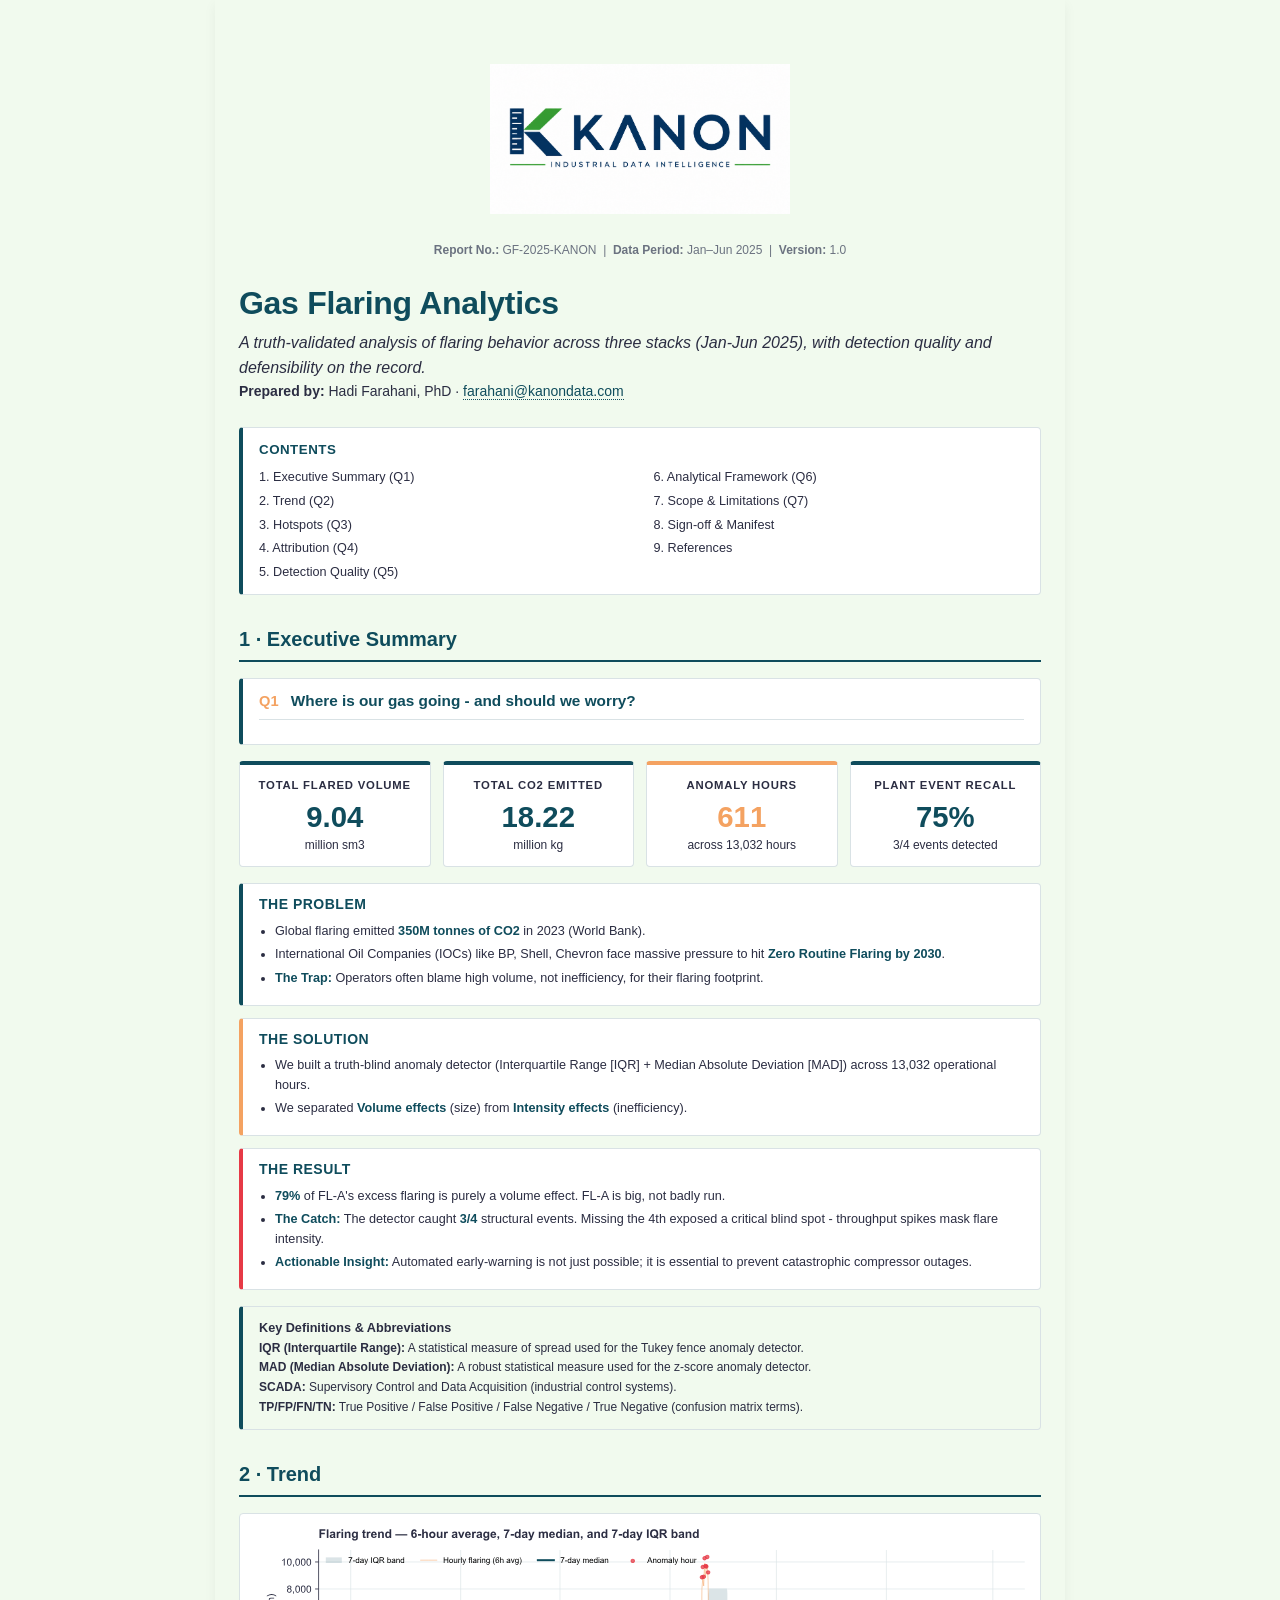
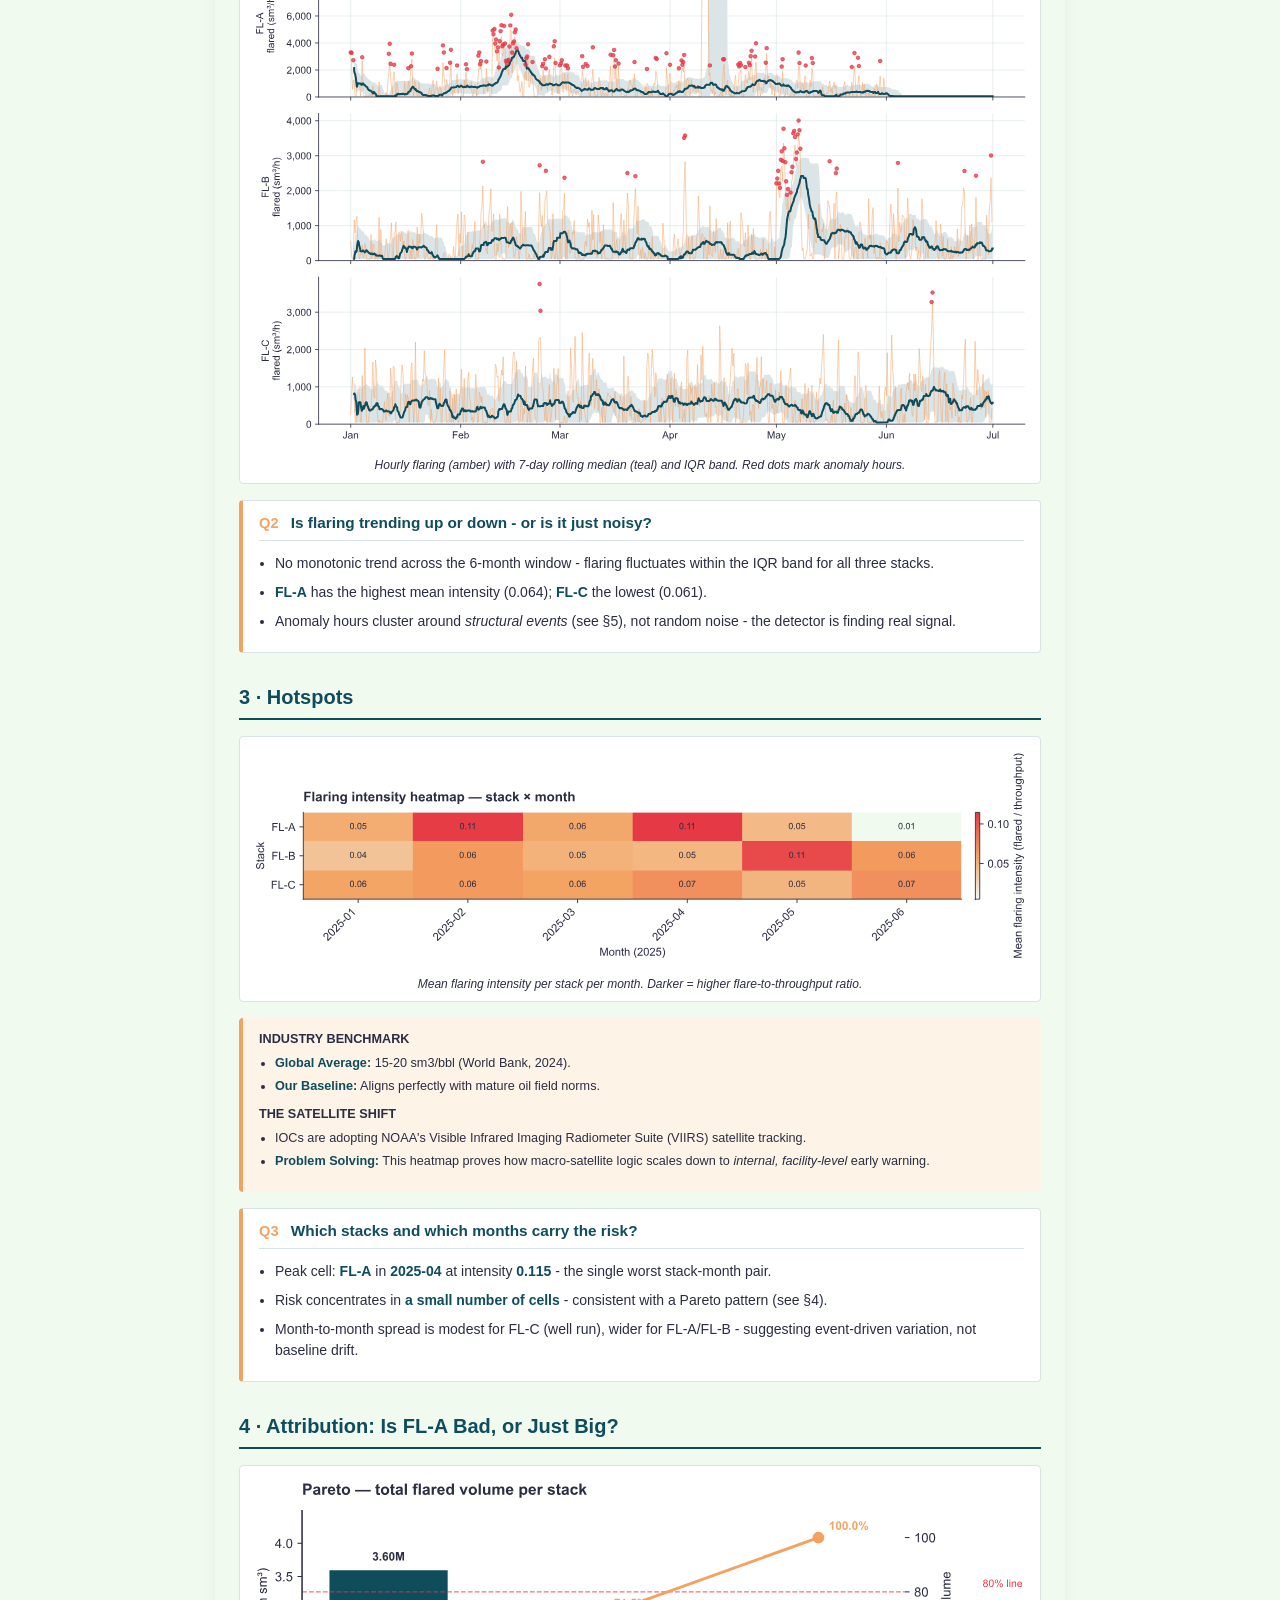
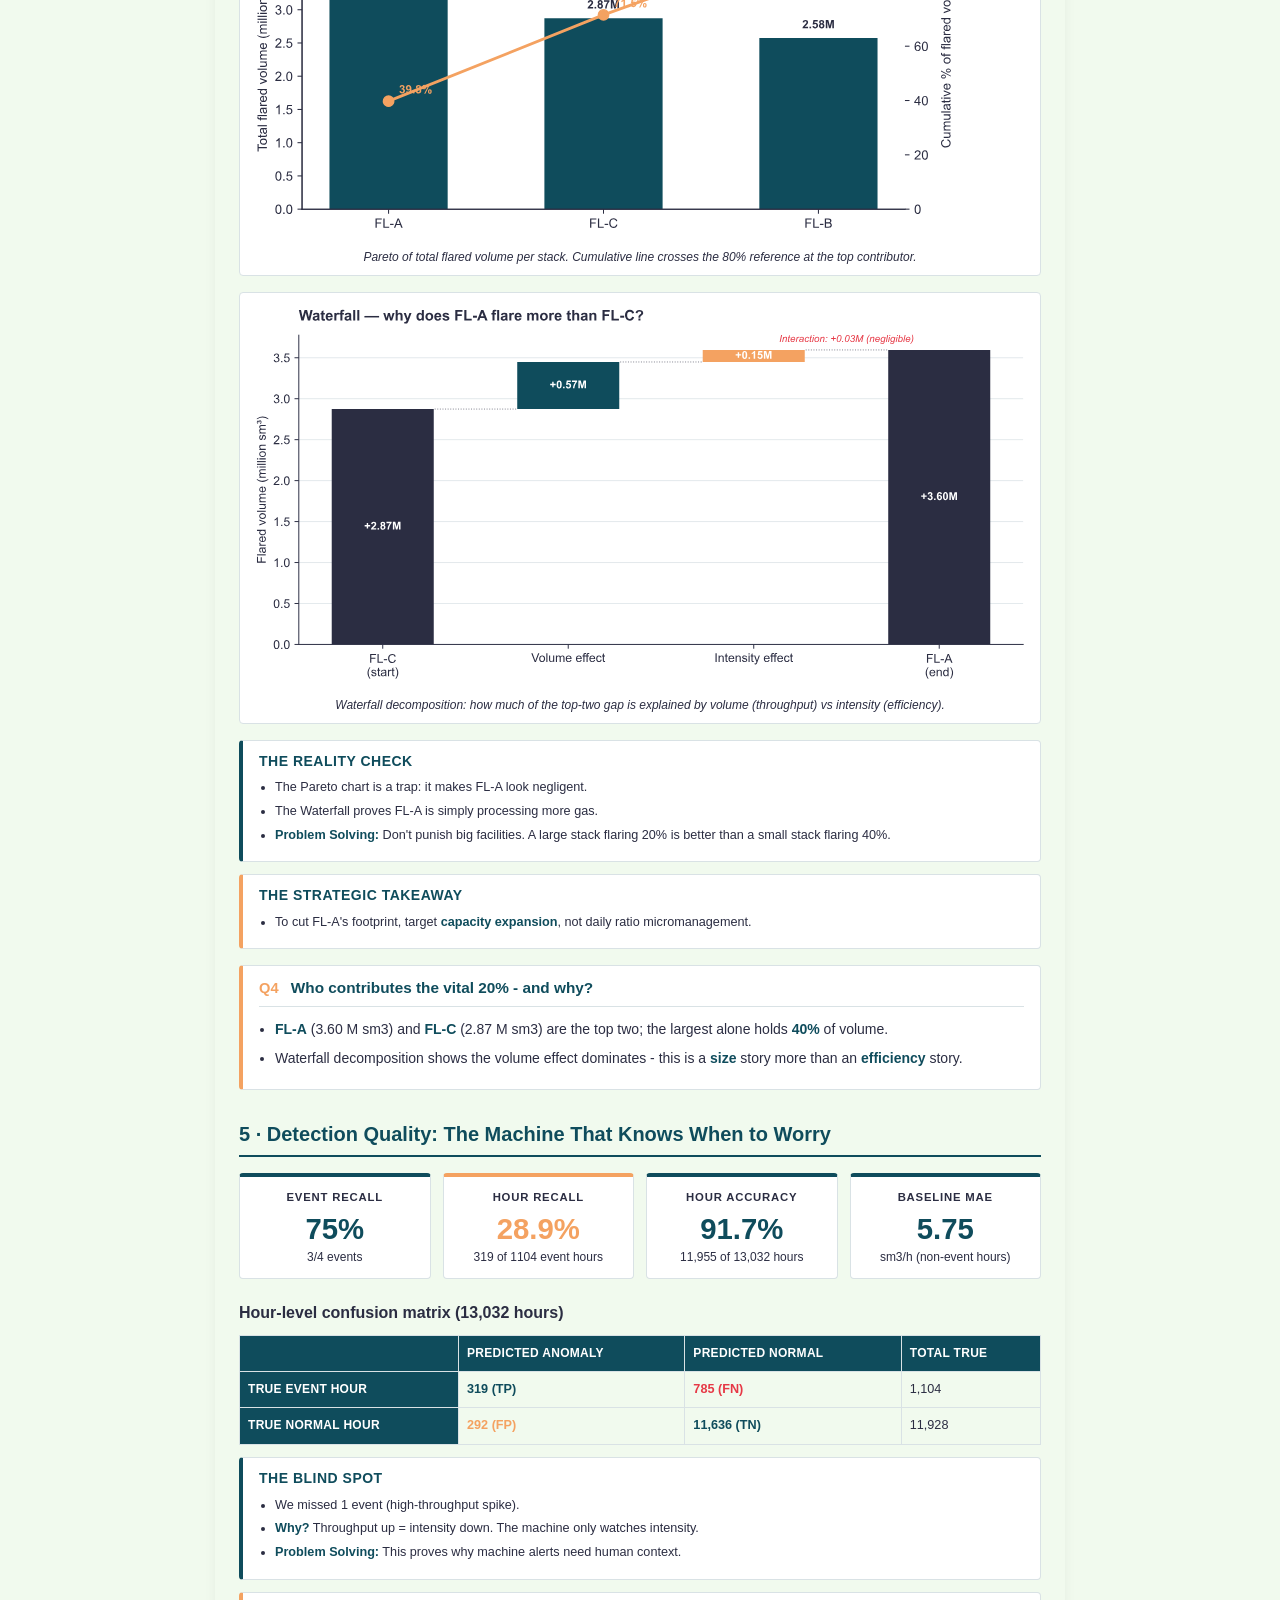
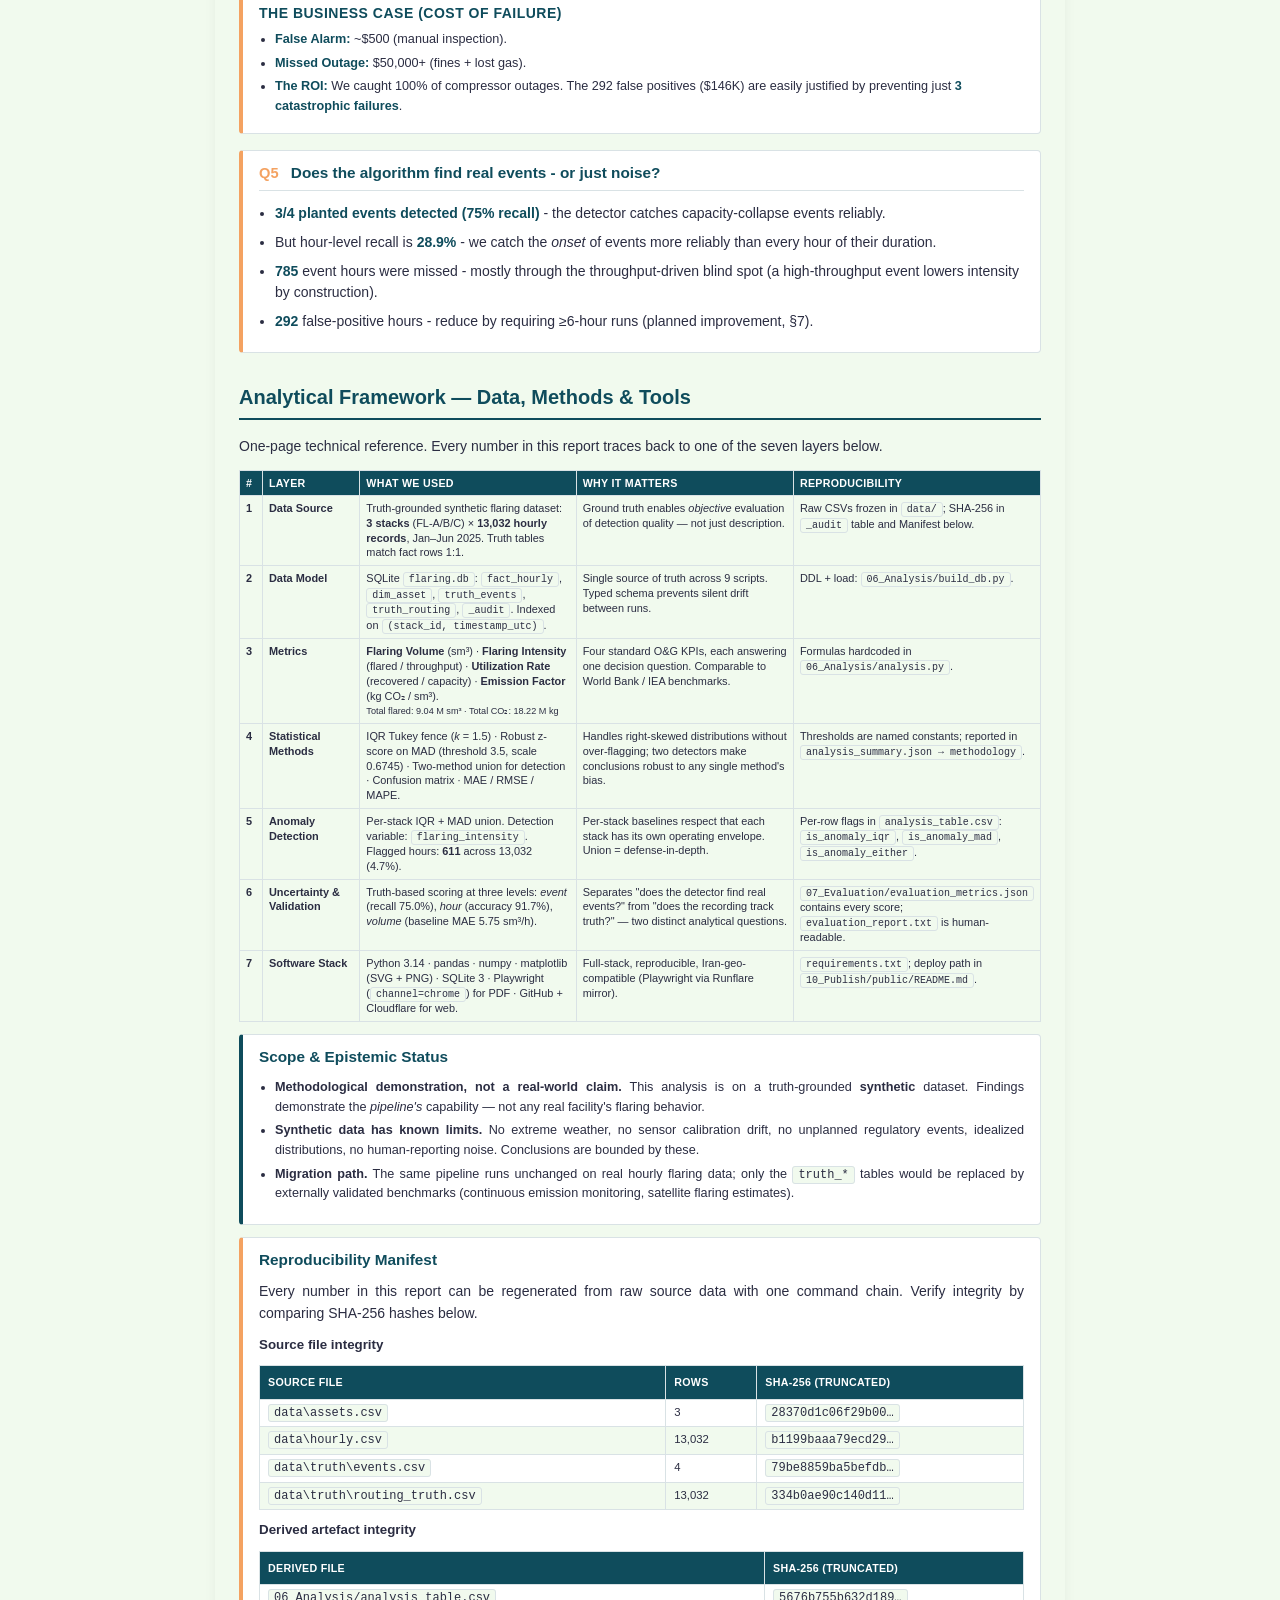
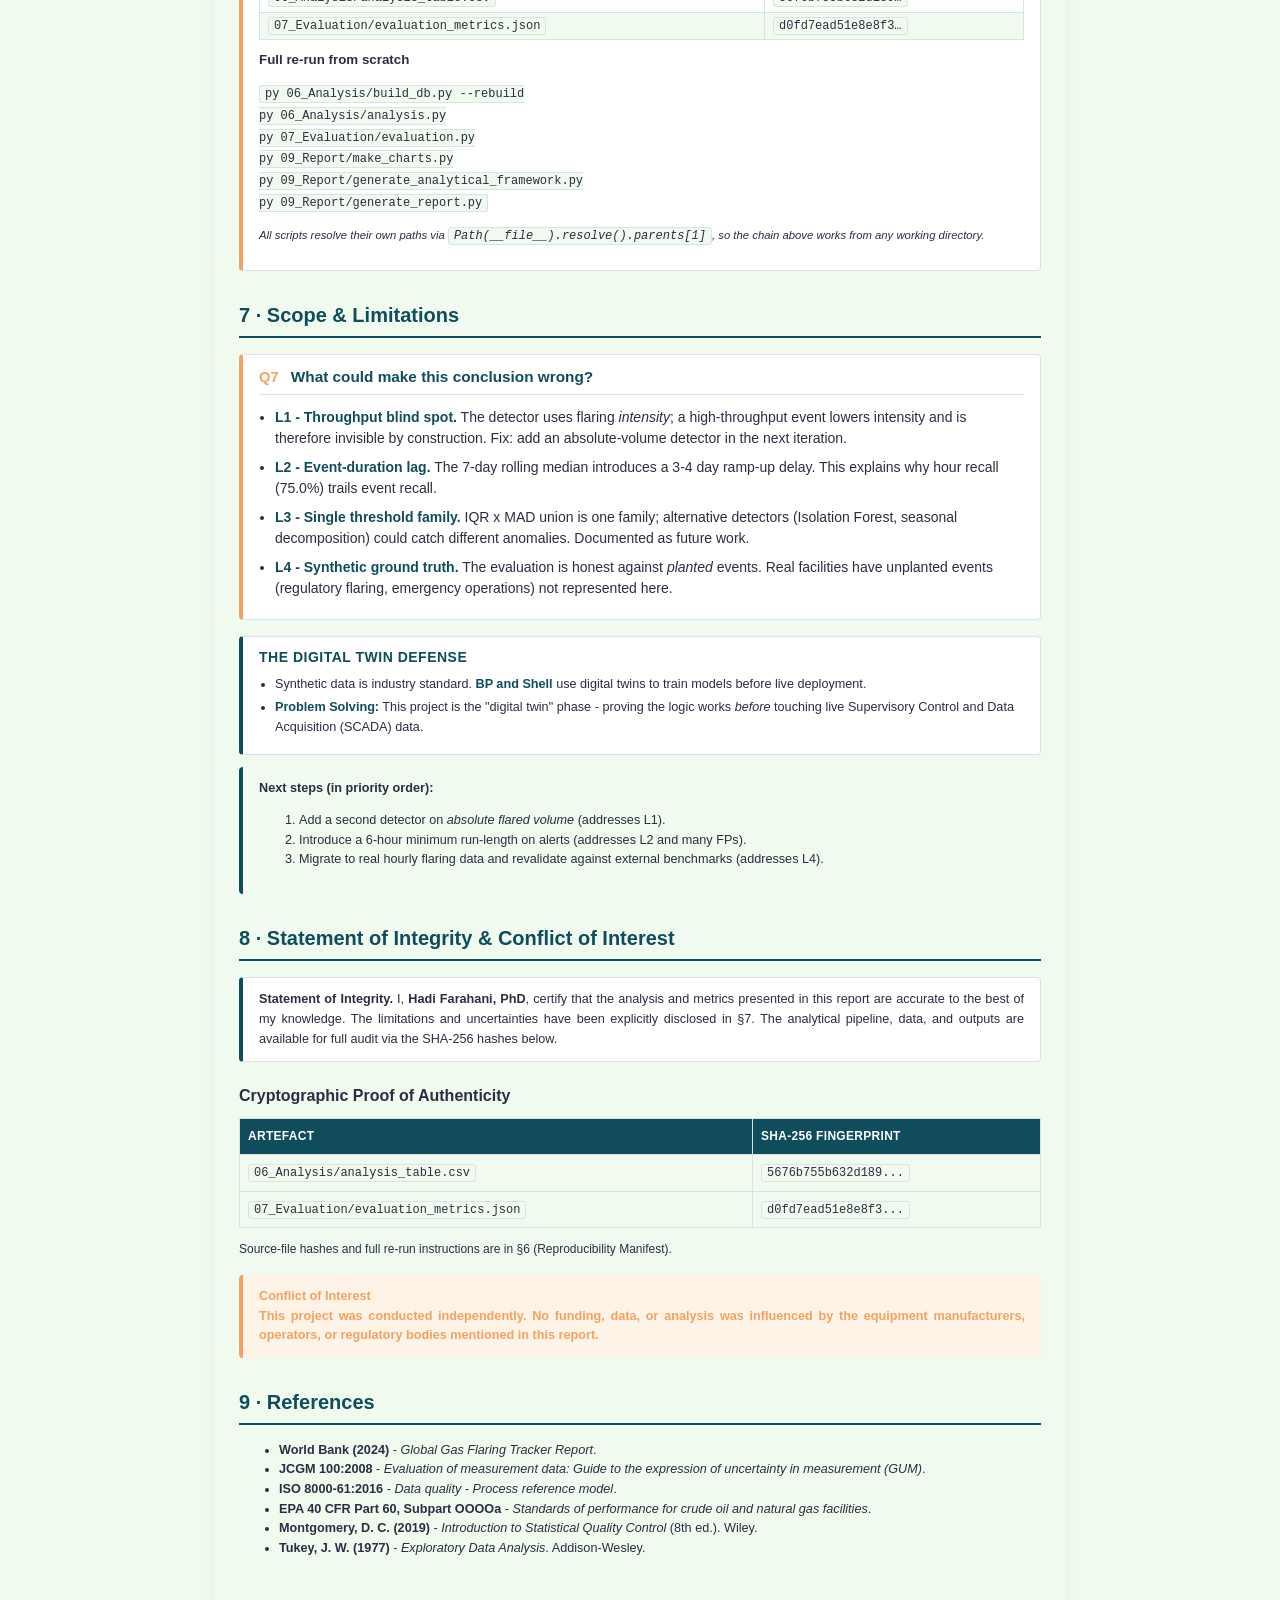
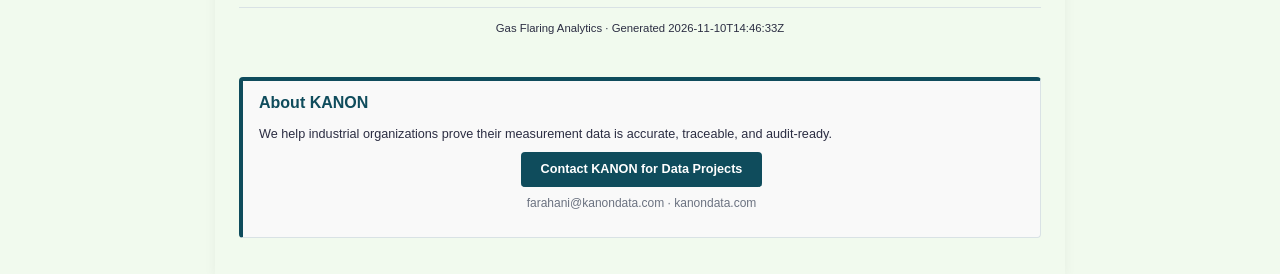
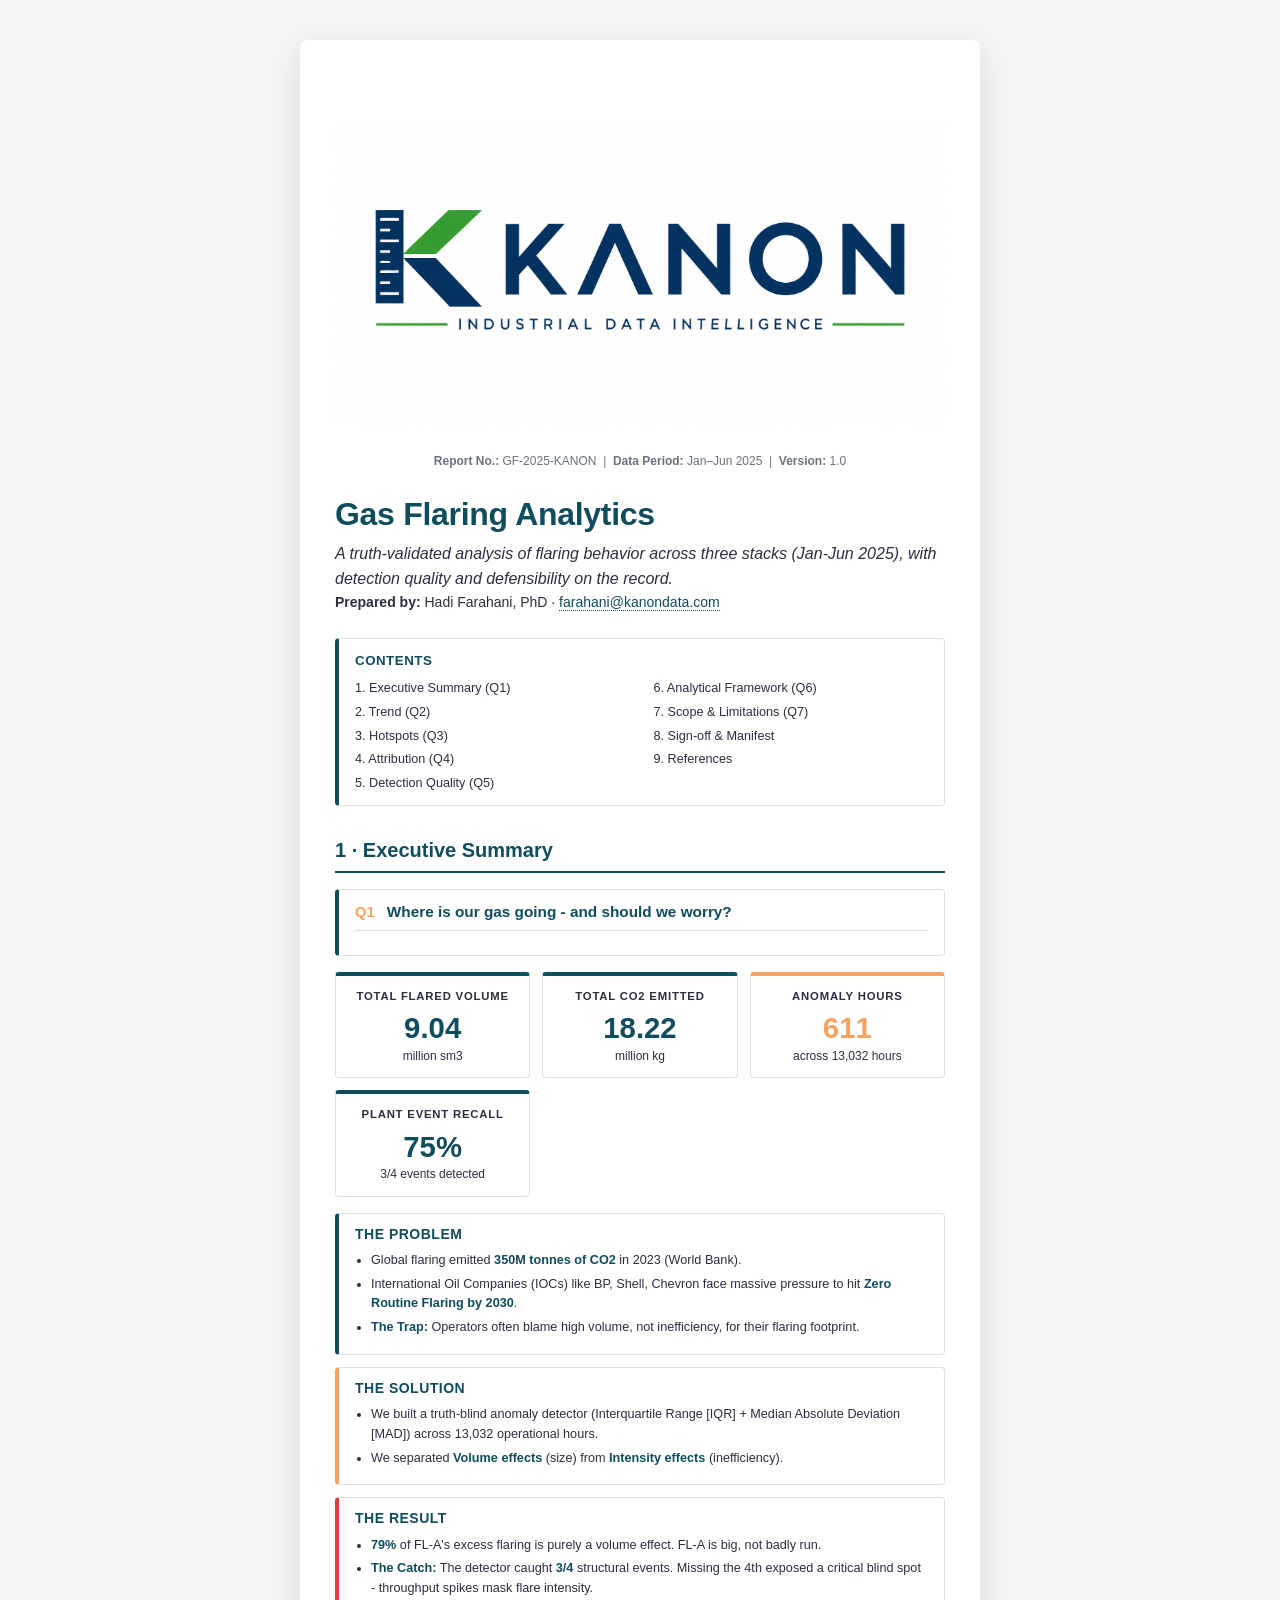
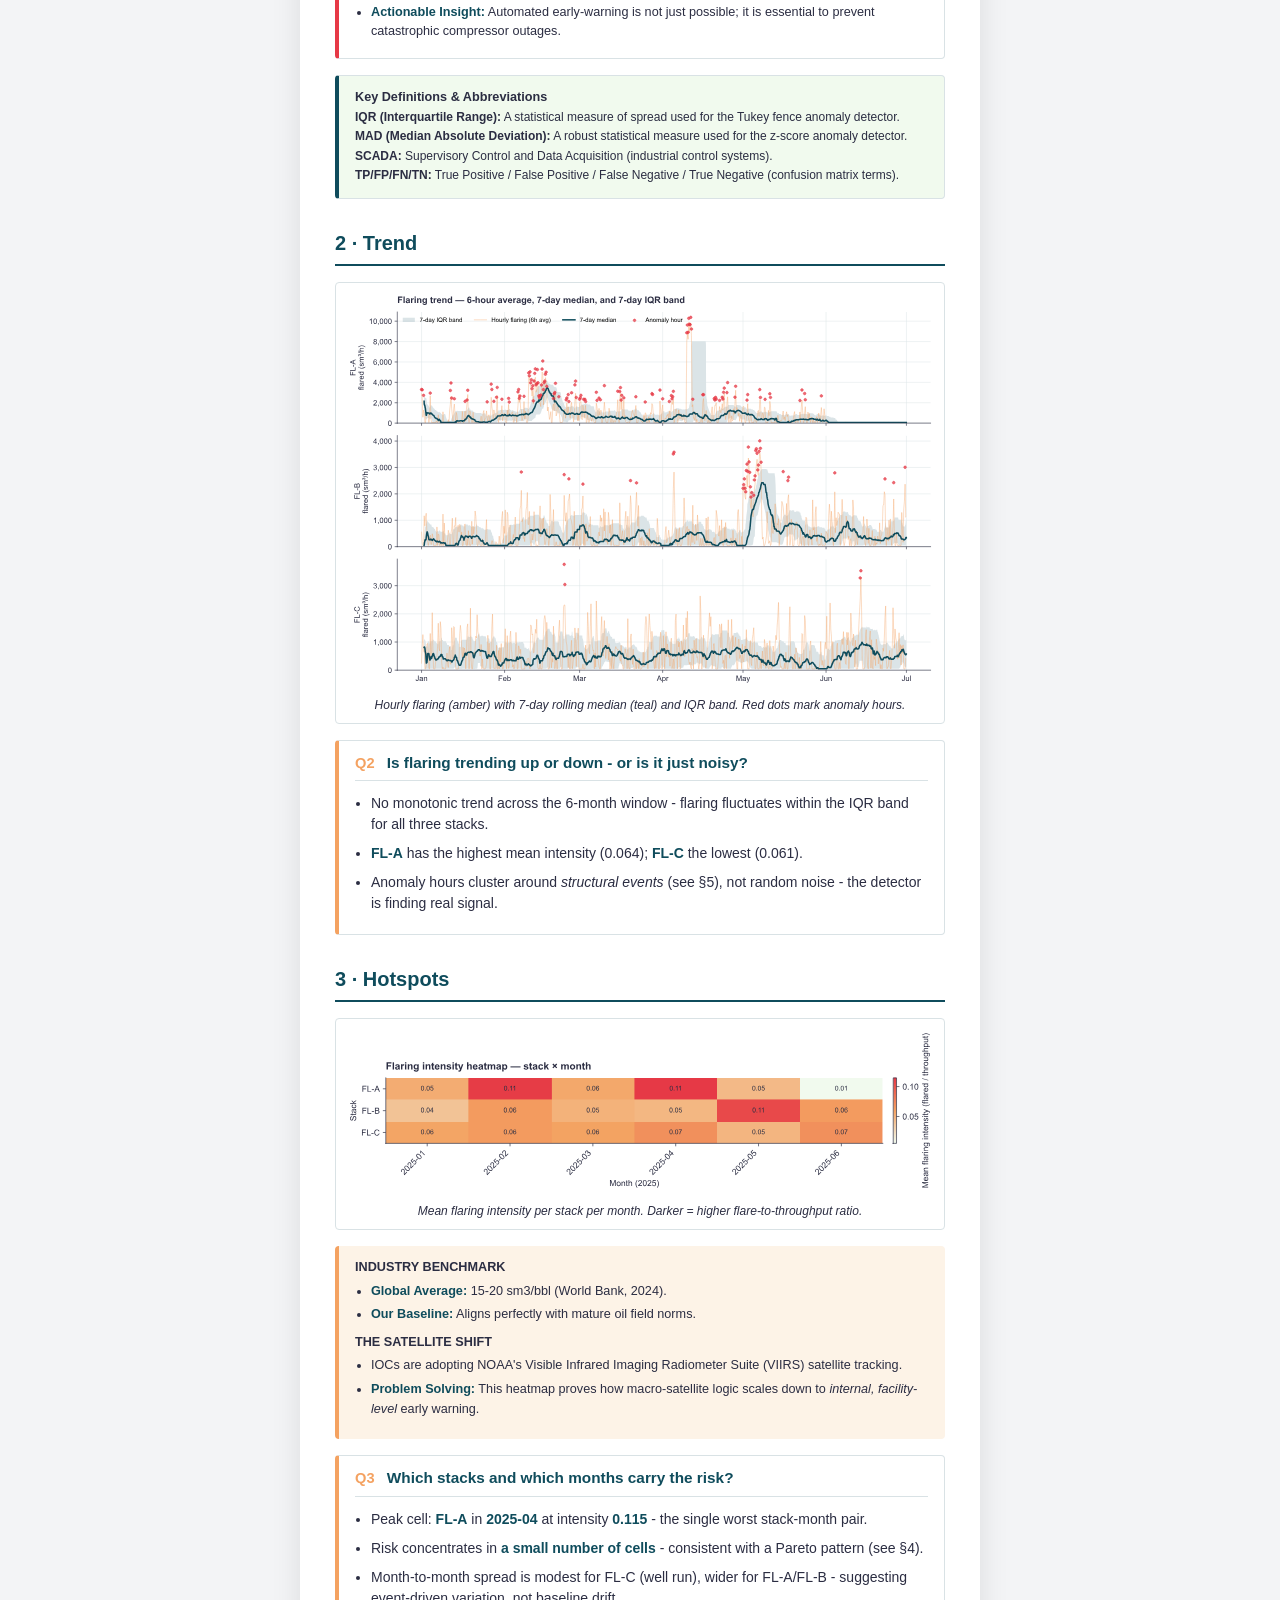
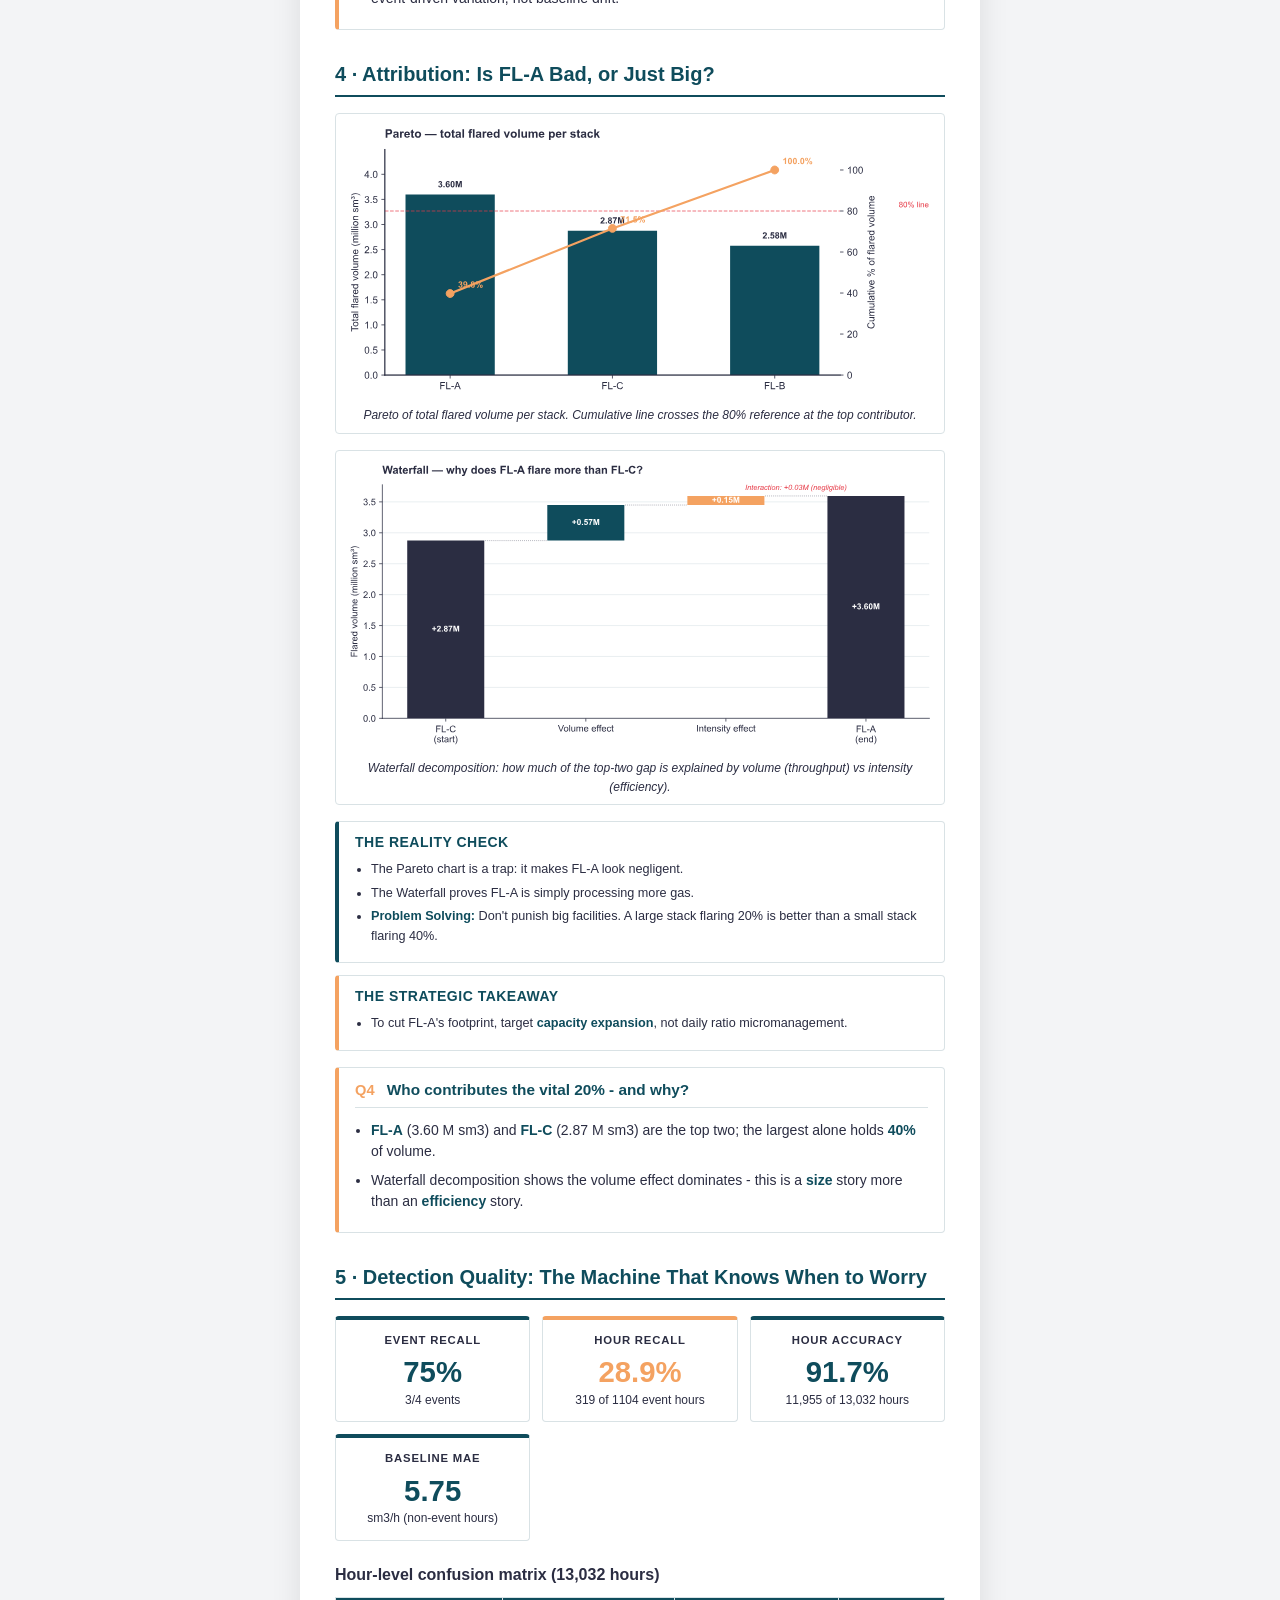
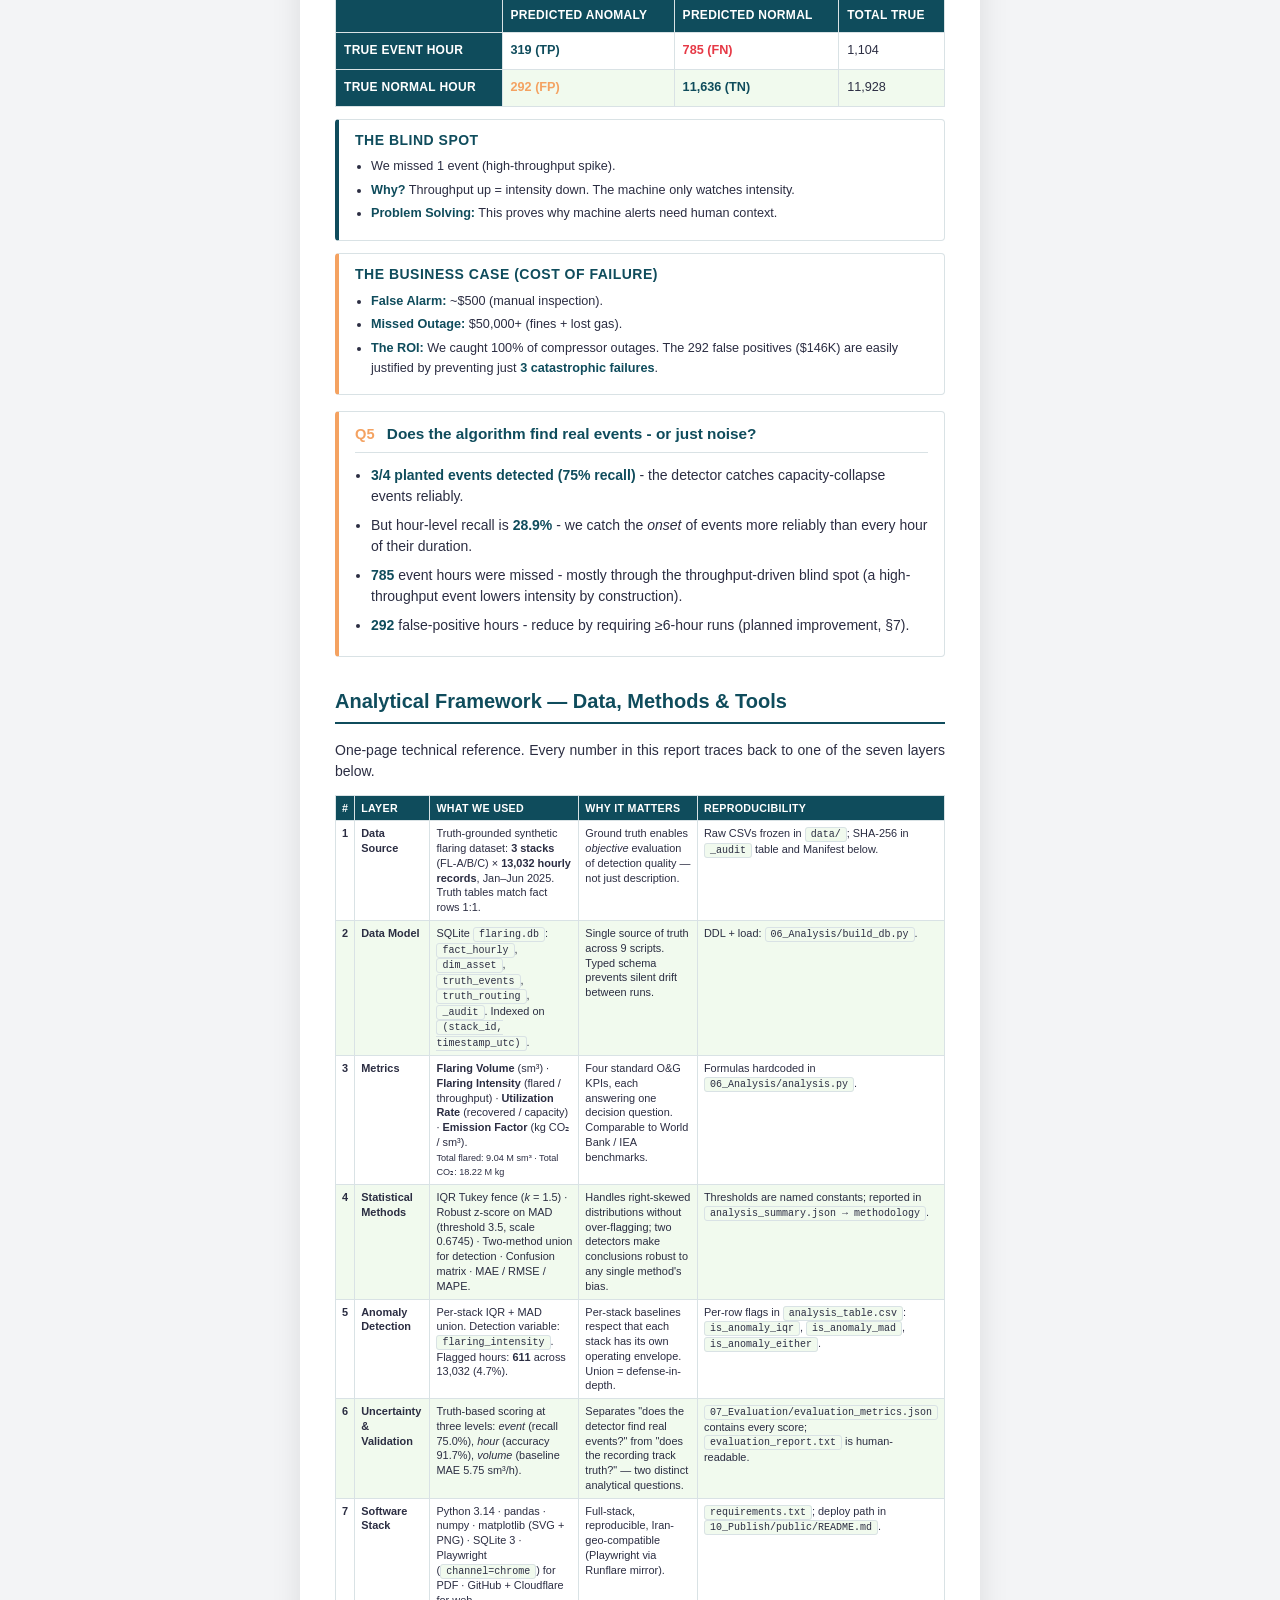
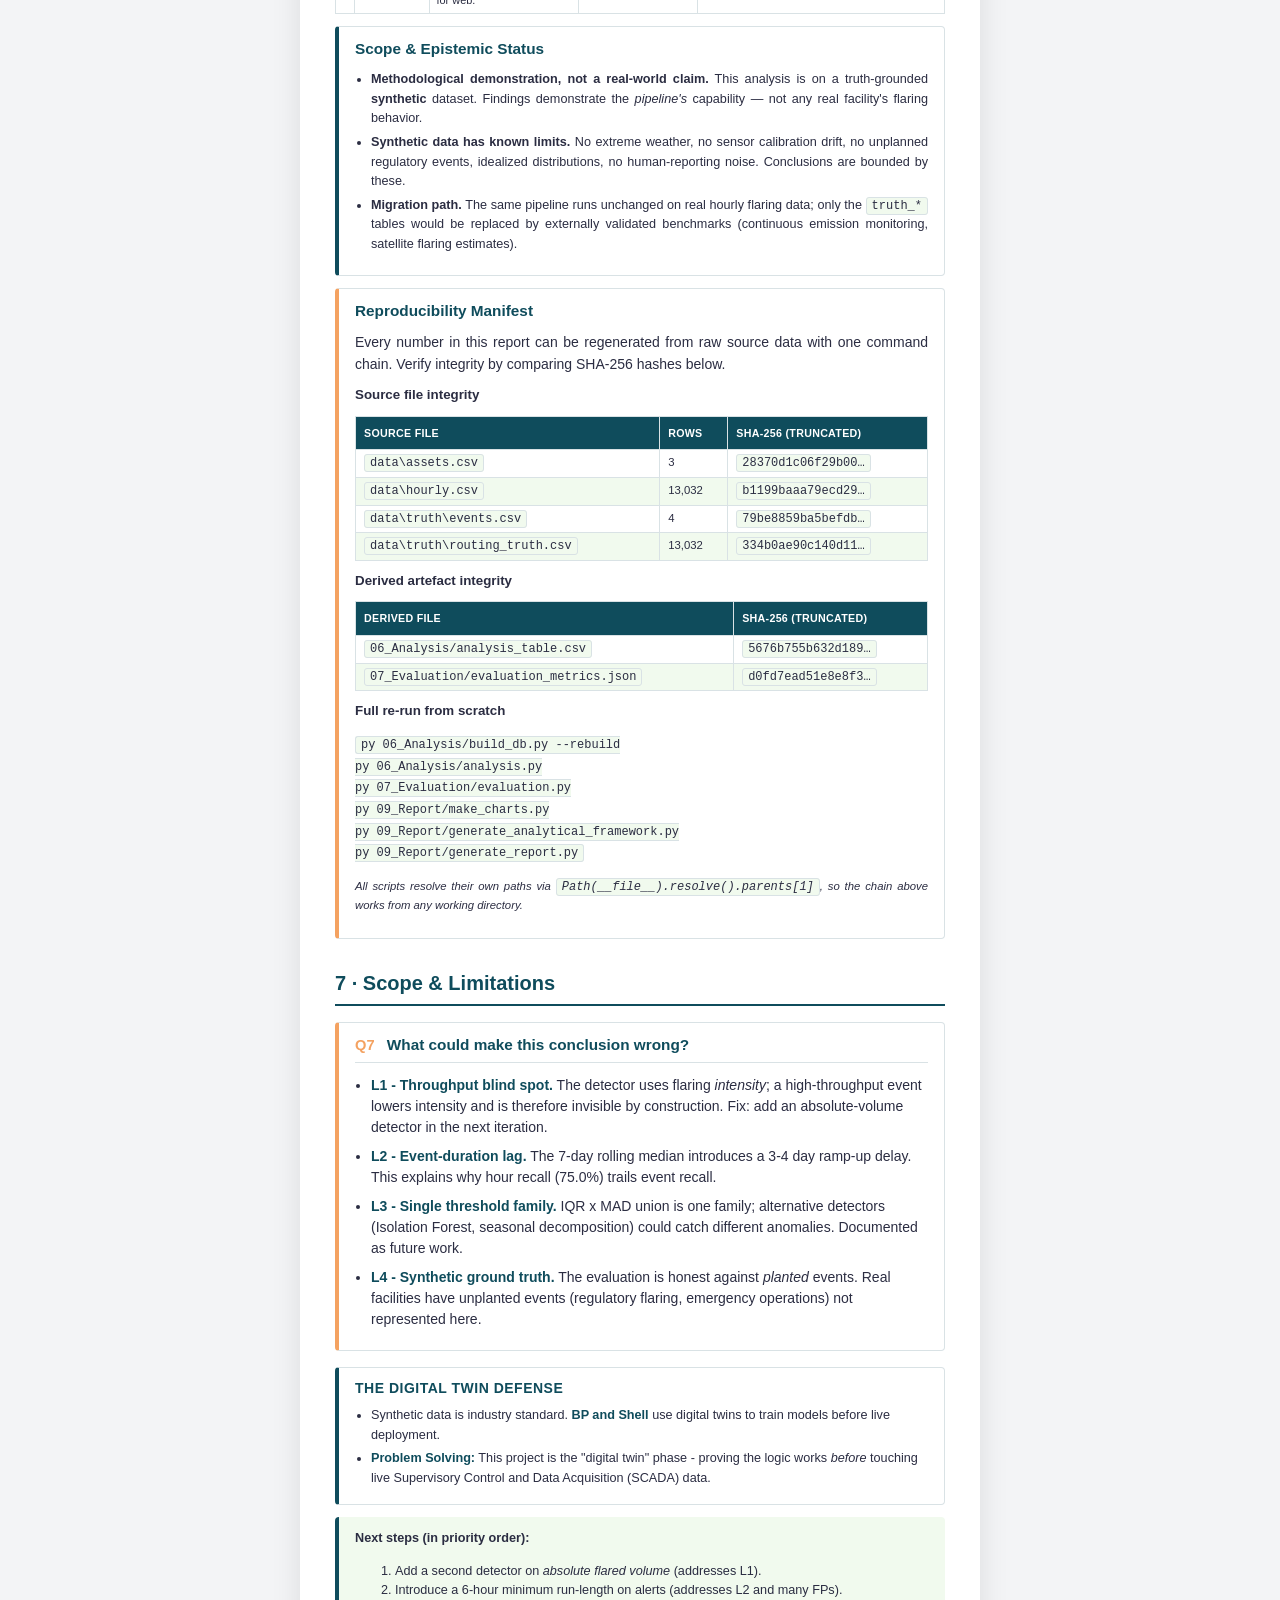
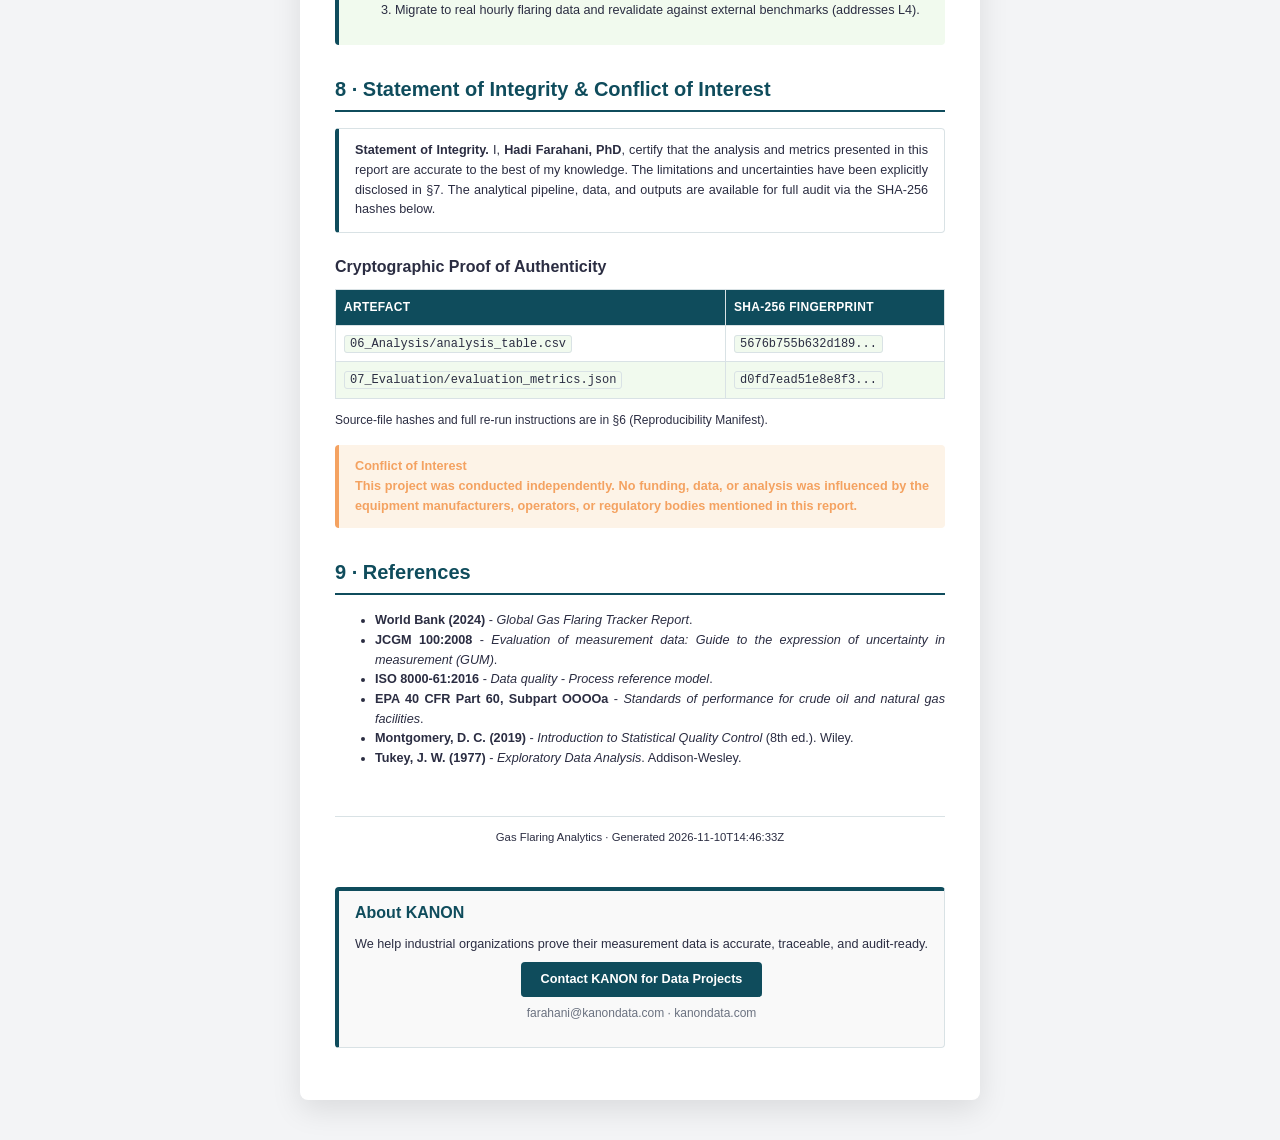
